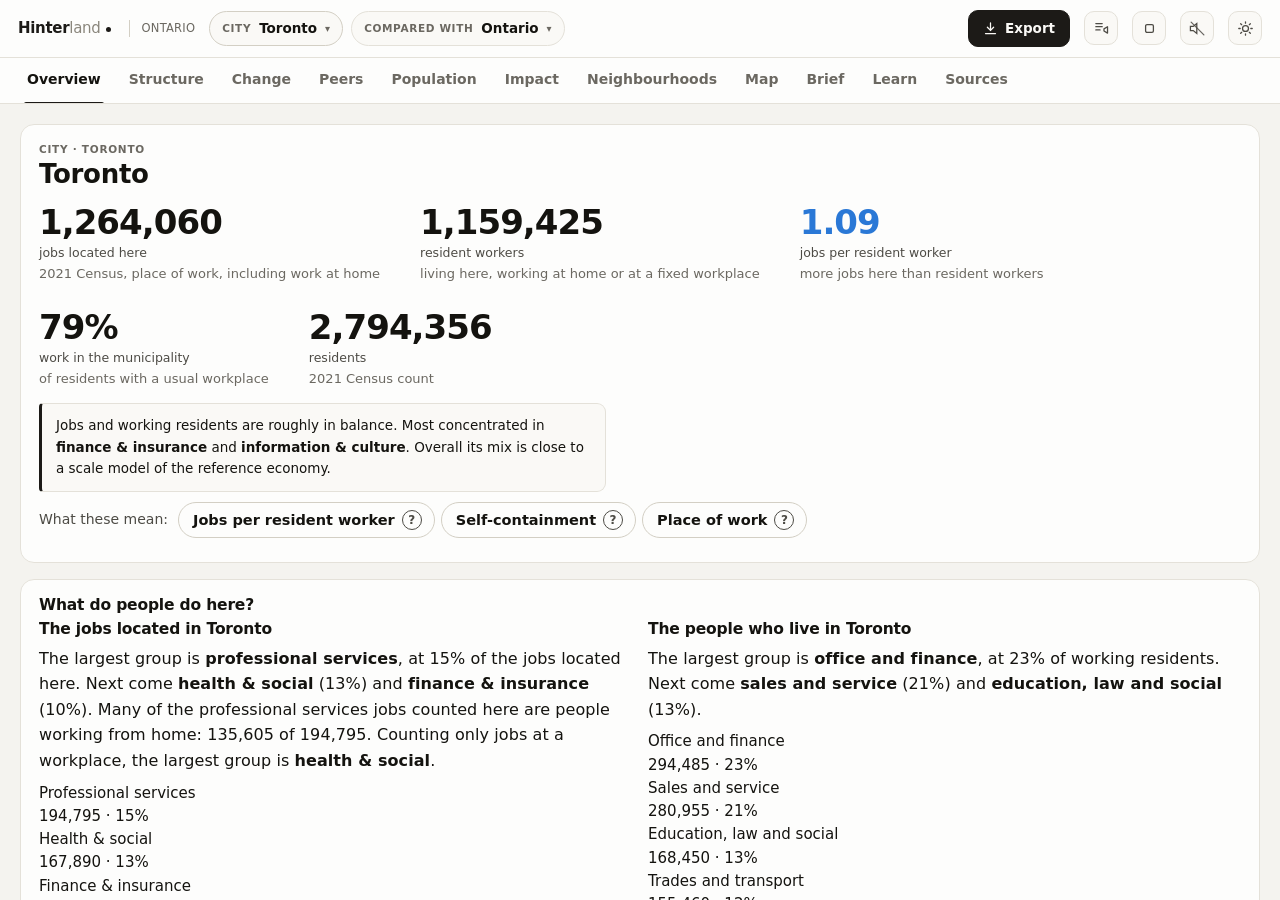
==== app/index.html @ fce8c62a "Quiz on screen: one question per screen, learning steps, read-aloud Lives in the Learn tab. Phone-fi" ====
<!DOCTYPE html>
<html lang="en-CA">
<head>
<meta charset="utf-8">
<meta name="viewport" content="width=device-width, initial-scale=1, viewport-fit=cover">
<title>Hinterland</title>
<meta name="description" content="Shift-share, competitive and comparative analysis for Ontario municipalities and neighbourhoods, on Statistics Canada data.">
<meta name="theme-color" content="#1c1a17">
<meta name="apple-mobile-web-app-capable" content="yes">
<meta name="apple-mobile-web-app-title" content="Hinterland">
<link rel="manifest" href="manifest.webmanifest">
<link rel="icon" href="data:image/svg+xml,%3Csvg xmlns='http://www.w3.org/2000/svg' viewBox='0 0 32 32'%3E%3Crect width='32' height='32' rx='7' fill='%231c1a17'/%3E%3Crect x='7' y='17' width='4' height='9' rx='1.5' fill='%23faf9f6'/%3E%3Crect x='14' y='11' width='4' height='15' rx='1.5' fill='%23faf9f6'/%3E%3Crect x='21' y='6' width='4' height='20' rx='1.5' fill='%23faf9f6'/%3E%3C/svg%3E">
<link rel="stylesheet" href="css/app.css">
</head>
<body>

<div id="app">

  <header class="topbar">
    <div class="wordmark" title="Hinterland">
      <span class="w1">Hinter</span><span class="w2">land</span><span class="dot"></span>
    </div>
    <div class="wordmark-sub">Ontario</div>

    <div class="chipset">
      <button class="chip is-place" id="placeChip" aria-haspopup="dialog">
        <span class="k">Place</span><span class="v">—</span><span class="caret">▾</span>
      </button>
      <button class="chip" id="benchChip" aria-haspopup="dialog">
        <span class="k">compared with</span><span class="v">—</span><span class="caret">▾</span>
      </button>
    </div>

    <div class="topbar-spacer"></div>

    <button class="btn btn-primary" id="exportBtn">
      <svg width="15" height="15" viewBox="0 0 24 24" fill="none" stroke="currentColor" stroke-width="2" stroke-linecap="round">
        <path d="M12 3v12M7 10l5 5 5-5M4 20h16"/>
      </svg>
      Export
    </button>
    <button class="iconbtn" id="readBtn" title="Read this page aloud" aria-label="Read this page aloud">
      <svg viewBox="0 0 24 24" fill="none" stroke="currentColor" stroke-width="1.8" stroke-linecap="round" stroke-linejoin="round">
        <path d="M4 5h9M4 9.5h9M4 14h6" class="lines"/>
        <path d="M15.5 12.5l5-3v9l-5-3z" class="play"/>
        <path d="M16 9.5v9M20 9.5v9" class="pause" style="display:none"/>
      </svg>
    </button>
    <button class="iconbtn" id="readStopBtn" title="Stop reading" aria-label="Stop reading" hidden>
      <svg viewBox="0 0 24 24" fill="none" stroke="currentColor" stroke-width="1.8" stroke-linejoin="round">
        <rect x="6.5" y="6.5" width="11" height="11" rx="2"/>
      </svg>
    </button>
    <button class="iconbtn" id="soundBtn" title="Sound off" aria-label="Turn sound on" aria-pressed="false">
      <svg viewBox="0 0 24 24" fill="none" stroke="currentColor" stroke-width="1.8" stroke-linecap="round">
        <path d="M11 5 6 9H2v6h4l5 4V5z"/>
        <path d="M16 9.5a4 4 0 0 1 0 5" class="wave1"/>
        <path d="M18.8 6.7a8 8 0 0 1 0 10.6" class="wave2"/>
        <path d="M3 3l18 18" class="mute"/>
      </svg>
    </button>
    <button class="iconbtn" id="themeBtn" title="Light or dark" aria-label="Switch light or dark">
      <svg viewBox="0 0 24 24" fill="none" stroke="currentColor" stroke-width="1.8">
        <circle cx="12" cy="12" r="4.2"/>
        <path d="M12 2.5v2M12 19.5v2M2.5 12h2M19.5 12h2M5.2 5.2l1.4 1.4M17.4 17.4l1.4 1.4M18.8 5.2l-1.4 1.4M6.6 17.4l-1.4 1.4" stroke-linecap="round"/>
      </svg>
    </button>
  </header>

  <div style="display:grid;grid-template-rows:auto 1fr;min-height:0">
    <nav class="tabs" id="tabs" role="tablist"></nav>
    <main>
      <div class="wrap">
        <div id="view" class="grid"></div>
      </div>
    </main>
  </div>

</div>

<nav class="bottomnav" id="nav" role="tablist">
  <button data-tab="place" aria-label="Choose a place">
    <svg viewBox="0 0 24 24" fill="none" stroke="currentColor" stroke-width="1.9" stroke-linecap="round">
      <circle cx="11" cy="11" r="7"/><path d="M16.5 16.5L21 21"/>
    </svg>
    Place
  </button>
  <button data-tab="overview" aria-selected="true">
    <svg viewBox="0 0 24 24" fill="none" stroke="currentColor" stroke-width="1.9" stroke-linecap="round">
      <path d="M4 20V13M10 20V7M16 20v-5M22 20H2"/>
    </svg>
    Now
  </button>
  <button data-tab="change">
    <svg viewBox="0 0 24 24" fill="none" stroke="currentColor" stroke-width="1.9" stroke-linecap="round">
      <path d="M3 17l6-6 4 4 8-8"/><path d="M21 7v5h-5"/>
    </svg>
    Change
  </button>
  <button data-tab="population">
    <svg viewBox="0 0 24 24" fill="none" stroke="currentColor" stroke-width="1.9" stroke-linecap="round">
      <circle cx="9" cy="7" r="3.2"/>
      <path d="M2.5 20c0-3.6 2.9-6.5 6.5-6.5s6.5 2.9 6.5 6.5"/>
      <path d="M17 4.5a3.2 3.2 0 0 1 0 6M18.5 13.8c1.9.9 3 2.8 3 5.2"/>
    </svg>
    Population
  </button>
  <button data-tab="map">
    <svg viewBox="0 0 24 24" fill="none" stroke="currentColor" stroke-width="1.9" stroke-linecap="round">
      <path d="M9 3L3 5.5v15L9 18l6 3 6-2.5v-15L15 6 9 3z"/><path d="M9 3v15M15 6v15"/>
    </svg>
    Map
  </button>
  <button data-tab="brief">
    <svg viewBox="0 0 24 24" fill="none" stroke="currentColor" stroke-width="1.9" stroke-linecap="round">
      <path d="M6 3h8l4 4v14H6z"/><path d="M14 3v4h4M9 12h6M9 16h6"/>
    </svg>
    Brief
  </button>
  <button data-tab="learn">
    <svg viewBox="0 0 24 24" fill="none" stroke="currentColor" stroke-width="1.9" stroke-linecap="round" stroke-linejoin="round">
      <path d="M2.5 6.5 12 3l9.5 3.5L12 10z"/><path d="M6 8.3V13c0 1.6 2.7 3 6 3s6-1.4 6-3V8.3"/><path d="M21.5 6.5V12"/>
    </svg>
    Learn
  </button>
</nav>

<div class="boot" id="boot">
  <div class="inner">
    <svg width="42" height="42" viewBox="0 0 32 32" aria-hidden="true">
      <rect width="32" height="32" rx="7" fill="var(--brand)"/>
      <rect x="7" y="17" width="4" height="9" rx="1.5" fill="var(--on-brand)"/>
      <rect x="14" y="11" width="4" height="15" rx="1.5" fill="var(--on-brand)"/>
      <rect x="21" y="6" width="4" height="20" rx="1.5" fill="var(--on-brand)"/>
    </svg>
    <div style="font-family:var(--display);font-size:17px;font-weight:620">Hinterland</div>
    <div class="bar"><i></i></div>
    <div class="msg" id="bootMsg">Waking up</div>
  </div>
</div>

<script src="js/methods.js"></script>
<script src="js/data.js"></script>
<script src="js/charts.js"></script>
<script src="js/map.js"></script>
<script src="js/export.js"></script>
<script src="js/sound.js"></script>
<script src="js/read.js"></script>
<script src="js/terms.js"></script>
<script src="js/findings.js"></script>
<script src="js/spatial.js"></script>
<script src="js/ttwa.js"></script>
<script src="js/brief.js"></script>
<script src="js/exportui.js"></script>
<script src="js/panels.js"></script>
<script src="js/panel-population.js"></script>
<script src="js/panel-region.js"></script>
<script src="js/panel-impact.js"></script>
<script src="js/learn.js"></script>
<script src="js/quiz-bank.js"></script>
<script src="js/quiz-sched.js"></script>
<script src="js/quiz-ui.js"></script>
<script src="js/app.js"></script>
<script>
/* The service worker is registered by app.js only after the data has loaded.
   Registering it here would have it pre-cache nineteen files while the app is
   fetching its own eight, and taking control mid-flight aborts those - which
   surfaces as an unexplained "failed to fetch" on first run. */
</script>
</body>
</html>
---- app/css/app.css ----
/* ==========================================================================
   Hinterland - design system

   Paper-toned canvas, system variable sans so it looks native and costs
   nothing to load, and an ink chrome accent. Colour is reserved almost
   entirely for the data: the interface spends none of it, so a hue on screen
   always means something.

   Chart palette, validated against the six colourblind-safety checks in both
   light and dark:
     diverging   blue #2a78d6  <->  red #cc2229, grey midpoint
     sequential  single-hue blue ramp, light -> dark
     categorical five fixed slots for sector groups, in fixed order
     status      good / warning / serious / critical, always with a label
   ========================================================================== */

:root {
  color-scheme: light;

  /* surfaces + ink */
  --surface-0: #f4f3ef;
  --surface-1: #fdfdfc;
  --surface-2: #faf9f6;
  --surface-sunk: #efeee9;
  --ink-1: #14130f;
  --ink-2: #4d4b45;
  /* Darkened from #7c7970, which measured 3.92:1 on --surface-0 and so
     failed AA for the small text it is used on - card notes, footers,
     stat hints, tab labels. This lands near 5.2:1 and stays recessive. */
  --ink-3: #6b6861;
  --line: #e4e1d9;
  --line-strong: #d3cfc4;

  /* Chrome accent. Deliberately ink rather than a hue: the diverging pair and
     the status colours already spend every colour this interface can afford,
     and a coloured accent on top of them competes with the data for meaning.
     Warm-biased to sit with the paper-toned ground rather than against it. */
  --brand: #1c1a17;
  --brand-deep: #000000;
  --brand-wash: #edebe4;
  --on-brand: #faf9f6;
  --wordmark-2: #8a867c;

  /* data: diverging (polarity) */
  --gain: #2a78d6;
  --gain-2: #5598e7;
  --gain-3: #86b6ef;
  --gain-4: #cde2fb;
  --mid: #f0efec;
  --loss-4: #f6d3d2;
  --loss-3: #e8938f;
  --loss-2: #dc5a55;
  --loss: #cc2229;

  /* data: sequential (magnitude) */
  --seq-1: #cde2fb;
  --seq-2: #9ec5f4;
  --seq-3: #6da7ec;
  --seq-4: #3987e5;
  --seq-5: #256abf;
  --seq-6: #184f95;
  --seq-7: #0d366b;

  /* data: categorical (five sector groups, fixed order) */
  --grp-1: #2a78d6;
  --grp-2: #eb6834;
  --grp-3: #1baf7a;
  --grp-4: #eda100;
  --grp-5: #e87ba4;

  /* data: neutral mark for ranked bars */
  --bar: #b9c9dc;
  --bar-ink: #2a78d6;

  /* status */
  --good: #0ca30c;
  --warning: #fab219;
  --serious: #ec835a;
  --critical: #d03b3b;

  --radius: 14px;
  --radius-sm: 9px;
  --shadow-1: 0 1px 2px rgba(20, 19, 15, .04), 0 2px 8px rgba(20, 19, 15, .04);
  --shadow-2: 0 2px 6px rgba(20, 19, 15, .06), 0 12px 32px rgba(20, 19, 15, .10);

  --sans: "Segoe UI Variable Text", "Segoe UI", ui-sans-serif, system-ui,
          -apple-system, "Helvetica Neue", Arial, sans-serif;
  --display: "Segoe UI Variable Display", "Segoe UI Variable Text", "Segoe UI",
             ui-sans-serif, system-ui, -apple-system, sans-serif;
  --mono: ui-monospace, "Cascadia Mono", "Consolas", monospace;

  --ease: cubic-bezier(.22, .61, .36, 1);
  --ease-soft: cubic-bezier(.33, 1, .68, 1);
}

@media (prefers-color-scheme: dark) {
  :root:where(:not([data-theme="light"])) {
    color-scheme: dark;
    --surface-0: #121211;
    --surface-1: #1a1a19;
    --surface-2: #201f1e;
    --surface-sunk: #0d0d0c;
    --ink-1: #ffffff;
    --ink-2: #c3c2b7;
    --ink-3: #928f85;
    --line: #2e2e2b;
    --line-strong: #43423e;
    --brand: #f2f0ea;
    --brand-deep: #ffffff;
    --brand-wash: #2b2926;
    --on-brand: #1a1917;
    --wordmark-2: #8f8b80;
    --gain: #3987e5;
    --gain-2: #2a78d6;
    --gain-3: #256abf;
    --gain-4: #184f95;
    --mid: #383835;
    --loss-4: #6a2a27;
    --loss-3: #963a35;
    --loss-2: #bf4a43;
    --loss: #e05a52;
    --seq-1: #184f95;
    --seq-2: #256abf;
    --seq-3: #2a78d6;
    --seq-4: #3987e5;
    --seq-5: #5598e7;
    --seq-6: #86b6ef;
    --seq-7: #cde2fb;
    --grp-1: #3987e5;
    --grp-2: #d95926;
    --grp-3: #199e70;
    --grp-4: #c98500;
    --grp-5: #d55181;
    --bar: #33445a;
    --bar-ink: #5598e7;
    --shadow-1: 0 1px 2px rgba(0, 0, 0, .3), 0 2px 8px rgba(0, 0, 0, .25);
    --shadow-2: 0 2px 6px rgba(0, 0, 0, .4), 0 12px 32px rgba(0, 0, 0, .45);
  }
}

:root[data-theme="dark"] {
  color-scheme: dark;
  --surface-0: #121211;
  --surface-1: #1a1a19;
  --surface-2: #201f1e;
  --surface-sunk: #0d0d0c;
  --ink-1: #ffffff;
  --ink-2: #c3c2b7;
  --ink-3: #928f85;
  --line: #2e2e2b;
  --line-strong: #43423e;
  --brand: #f2f0ea;
  --brand-deep: #ffffff;
  --brand-wash: #2b2926;
  --on-brand: #1a1917;
  --wordmark-2: #8f8b80;
  --gain: #3987e5;
  --gain-2: #2a78d6;
  --gain-3: #256abf;
  --gain-4: #184f95;
  --mid: #383835;
  --loss-4: #6a2a27;
  --loss-3: #963a35;
  --loss-2: #bf4a43;
  --loss: #e05a52;
  --seq-1: #184f95;
  --seq-2: #256abf;
  --seq-3: #2a78d6;
  --seq-4: #3987e5;
  --seq-5: #5598e7;
  --seq-6: #86b6ef;
  --seq-7: #cde2fb;
  --grp-1: #3987e5;
  --grp-2: #d95926;
  --grp-3: #199e70;
  --grp-4: #c98500;
  --grp-5: #d55181;
  --bar: #33445a;
  --bar-ink: #5598e7;
  --shadow-1: 0 1px 2px rgba(0, 0, 0, .3), 0 2px 8px rgba(0, 0, 0, .25);
  --shadow-2: 0 2px 6px rgba(0, 0, 0, .4), 0 12px 32px rgba(0, 0, 0, .45);
}

/* -------------------------------------------------------------- reset ---- */

* { box-sizing: border-box; }

html, body {
  margin: 0;
  padding: 0;
  height: 100%;
}

body {
  background: var(--surface-0);
  color: var(--ink-1);
  font-family: var(--sans);
  font-size: 15px;
  line-height: 1.55;
  -webkit-font-smoothing: antialiased;
  text-rendering: optimizeLegibility;
  overscroll-behavior-y: none;
}

h1, h2, h3, h4 {
  font-family: var(--display);
  font-weight: 600;
  letter-spacing: -.011em;
  margin: 0;
  line-height: 1.22;
}

button, input, select, textarea { font: inherit; color: inherit; }
button { cursor: pointer; }
a { color: var(--brand); text-decoration-thickness: 1px; text-underline-offset: 2px; }

.num { font-variant-numeric: tabular-nums; }

:focus-visible {
  outline: 2px solid var(--gain);
  outline-offset: 2px;
  border-radius: 4px;
}

::selection { background: var(--brand-wash); }

/* ------------------------------------------------------------- layout ---- */

#app {
  display: grid;
  grid-template-rows: auto 1fr;
  height: 100%;
  min-height: 0;
}

.topbar {
  display: flex;
  align-items: center;
  gap: 14px;
  padding: 10px 18px;
  background: var(--surface-1);
  border-bottom: 1px solid var(--line);
  position: relative;
  z-index: 40;
  flex-wrap: wrap;
}

.wordmark {
  font-family: var(--display);
  font-size: 15px;
  font-weight: 650;
  letter-spacing: -.02em;
  display: flex;
  align-items: baseline;
  gap: 0;                 /* one word, not two: no gap between the halves */
  white-space: nowrap;
  user-select: none;
}
.wordmark .w1 { color: var(--brand); }
.wordmark .w2 { color: var(--wordmark-2); font-weight: 450; }
.wordmark .dot {
  width: 5px; height: 5px; border-radius: 50%;
  background: var(--brand); display: inline-block;
  margin-left: 5px;
  transform: translateY(-1px);
}
.wordmark-sub {
  font-family: var(--sans);
  font-size: 11.5px;
  color: var(--ink-3);
  font-weight: 500;
  letter-spacing: .02em;
  text-transform: uppercase;
  border-left: 1px solid var(--line-strong);
  padding-left: 12px;
  margin-left: 4px;
  white-space: nowrap;
}

.topbar-spacer { flex: 1 1 auto; }

/* context chips: the place and the benchmark, always visible */
.chipset { display: flex; align-items: center; gap: 8px; flex-wrap: wrap; }

.chip {
  display: inline-flex;
  align-items: center;
  gap: 8px;
  padding: 6px 12px;
  background: var(--surface-2);
  border: 1px solid var(--line);
  border-radius: 999px;
  font-size: 13.5px;
  color: var(--ink-1);
  transition: background .18s var(--ease), border-color .18s var(--ease),
              transform .18s var(--ease);
  max-width: 320px;
}
.chip:hover { background: var(--surface-1); border-color: var(--line-strong); }
.chip:active { transform: scale(.985); }
.chip .k {
  font-size: 10.5px;
  text-transform: uppercase;
  letter-spacing: .06em;
  color: var(--ink-3);
  font-weight: 600;
}
.chip .v {
  font-weight: 550;
  overflow: hidden;
  text-overflow: ellipsis;
  white-space: nowrap;
}
.chip.is-place { border-color: var(--line-strong); }
.chip .caret { color: var(--ink-3); font-size: 10px; }

.iconbtn {
  width: 34px; height: 34px;
  display: grid; place-items: center;
  border: 1px solid var(--line);
  background: var(--surface-2);
  border-radius: 10px;
  color: var(--ink-2);
  transition: background .18s var(--ease), color .18s var(--ease),
              transform .3s var(--ease-soft);
}
.iconbtn:hover { background: var(--surface-1); color: var(--ink-1); }
.iconbtn svg { width: 17px; height: 17px; }
#themeBtn:active { transform: rotate(40deg); }

/* The sound button states its own state: waves when on, a slash when off. */
#soundBtn .wave1, #soundBtn .wave2 { opacity: 0; transition: opacity .2s var(--ease); }
#soundBtn .mute { opacity: .85; transition: opacity .2s var(--ease); }
#soundBtn[aria-pressed="true"] { color: var(--ink-1); }
#soundBtn[aria-pressed="true"] .wave1 { opacity: .9; }
#soundBtn[aria-pressed="true"] .wave2 { opacity: .55; }
#soundBtn[aria-pressed="true"] .mute { opacity: 0; }

/* A control that plays something, rather than changing something. */
.playbtn {
  display: inline-flex; align-items: center; gap: 6px;
  border: 1px solid var(--line); background: var(--surface-2);
  border-radius: 999px; padding: 3px 11px 3px 8px;
  font-size: 12px; font-weight: 550; color: var(--ink-2);
  transition: background .16s var(--ease), color .16s var(--ease);
}
.playbtn:hover { background: var(--surface-1); color: var(--ink-1); }
.playbtn svg { width: 13px; height: 13px; }
.playbtn[hidden] { display: none; }

.btn {
  display: inline-flex; align-items: center; gap: 7px;
  padding: 7px 14px;
  border-radius: 10px;
  border: 1px solid var(--line-strong);
  background: var(--surface-2);
  font-size: 13.5px; font-weight: 550;
  transition: background .18s var(--ease), transform .12s var(--ease);
}
.btn:hover { background: var(--surface-1); }
.btn:active { transform: translateY(1px); }
.btn-primary {
  background: var(--brand); border-color: var(--brand); color: var(--on-brand);
}
.btn-primary:hover { background: var(--brand-deep); border-color: var(--brand-deep); }
.btn-ghost { background: transparent; border-color: transparent; color: var(--ink-2); }
.btn-ghost:hover { background: var(--surface-2); color: var(--ink-1); }

/* -------------------------------------------------------------- tabs ----- */

.tabs {
  display: flex; gap: 2px;
  padding: 0 14px;
  background: var(--surface-1);
  border-bottom: 1px solid var(--line);
  overflow-x: auto;
  scrollbar-width: none;
}
.tabs::-webkit-scrollbar { display: none; }
.tab {
  position: relative;
  padding: 11px 13px 12px;
  border: 0; background: none;
  font-size: 14px; font-weight: 550;
  color: var(--ink-3);
  white-space: nowrap;
  transition: color .18s var(--ease);
}
.tab:hover { color: var(--ink-1); }
.tab[aria-selected="true"] { color: var(--ink-1); }
.tab[aria-selected="true"]::after {
  content: "";
  position: absolute; inset: auto 10px -1px 10px; height: 2px;
  background: var(--brand); border-radius: 2px 2px 0 0;
}

main {
  min-height: 0;
  overflow-y: auto;
  padding: 20px 20px 90px;
  scroll-behavior: smooth;
}
.wrap { max-width: 1320px; margin: 0 auto; }

/* -------------------------------------------------------------- cards ---- */

.grid { display: grid; gap: 16px; }
.g2 { grid-template-columns: repeat(2, minmax(0, 1fr)); }
.g3 { grid-template-columns: repeat(3, minmax(0, 1fr)); }
.g4 { grid-template-columns: repeat(4, minmax(0, 1fr)); }
.g-main { grid-template-columns: minmax(0, 1.55fr) minmax(0, 1fr); }
@media (max-width: 1080px) {
  .g-main, .g3, .g4 { grid-template-columns: repeat(2, minmax(0, 1fr)); }
}
@media (max-width: 760px) {
  .g2, .g3, .g4, .g-main { grid-template-columns: minmax(0, 1fr); }
}

.card {
  background: var(--surface-1);
  border: 1px solid var(--line);
  border-radius: var(--radius);
  padding: 16px 18px 18px;
  min-width: 0;
  animation: rise .34s var(--ease-soft) both;
}
@keyframes rise {
  from { opacity: 0; transform: translateY(6px); }
  to   { opacity: 1; transform: none; }
}
@media (prefers-reduced-motion: reduce) {
  .card { animation: none; }
  /* animation-duration too, and the iteration count: .skel shimmers and
     the boot bar slide are both infinite loops, so resetting transitions
     alone left them running. */
  *, *::before, *::after {
    transition-duration: .01ms !important;
    animation-duration: .01ms !important;
    animation-iteration-count: 1 !important;
  }
  html, main { scroll-behavior: auto !important; }
}

.card-head {
  display: flex; align-items: baseline; gap: 10px;
  margin-bottom: 4px; flex-wrap: wrap;
}
.card h3 { font-size: 15.5px; }
.card-note {
  color: var(--ink-3); font-size: 13.5px; line-height: 1.55;
  margin: 2px 0 12px;
  max-width: 66ch;                 /* see .prose - same reason */
}
.card-foot {
  margin-top: 12px; padding-top: 10px;
  border-top: 1px dashed var(--line);
  color: var(--ink-3); font-size: 13px; line-height: 1.55;
  max-width: 66ch;
}

.eyebrow {
  font-size: 10.5px; font-weight: 650;
  text-transform: uppercase; letter-spacing: .07em;
  color: var(--ink-3);
}

/* A caveat that has to be read before the numbers under it, not after.
   Warning-toned rather than error-toned: the analysis is still usable, it
   just cannot be read naively. */
.card-break {
  border-left: 3px solid var(--warning);
  background: color-mix(in srgb, var(--warning) 7%, var(--surface-1));
}
.card-break .card-note { color: var(--ink-1); max-width: 78ch; }

/* -------------------------------------------------------- hero numbers -- */

.hero { display: flex; flex-wrap: wrap; gap: 26px 40px; align-items: flex-end; }
.stat { min-width: 110px; }
.stat .v {
  font-family: var(--display);
  font-size: 34px; font-weight: 640;
  letter-spacing: -.028em;
  line-height: 1.05;
  font-variant-numeric: tabular-nums;
}
.stat .v.sm { font-size: 25px; }
.stat .l { font-size: 12.5px; color: var(--ink-2); margin-top: 3px; }
.stat .h { font-size: 13px; color: var(--ink-3); margin-top: 1px; }
.stat .v.pos { color: var(--gain); }
.stat .v.neg { color: var(--loss); }

.gloss {
  margin-top: 14px; padding: 11px 14px;
  background: var(--surface-2);
  border: 1px solid var(--line);
  border-left: 3px solid var(--brand);
  border-radius: 4px var(--radius-sm) var(--radius-sm) 4px;
  font-size: 13.5px; color: var(--ink-1); line-height: 1.6;
  max-width: 66ch;
}

/* ------------------------------------------------------------- tables --- */

.tbl-wrap { overflow-x: auto; margin: 0 -18px; padding: 0 18px; }
table.data {
  width: 100%; border-collapse: collapse;
  font-size: 13px; font-variant-numeric: tabular-nums;
}
table.data th, table.data td {
  padding: 7px 9px; text-align: right;
  border-bottom: 1px solid var(--line);
  white-space: nowrap;
}
table.data th {
  font-size: 11px; font-weight: 650;
  text-transform: uppercase; letter-spacing: .04em;
  color: var(--ink-3); text-align: right;
  border-bottom: 1px solid var(--line-strong);
  position: sticky; top: 0; background: var(--surface-1); z-index: 1;
}
table.data th:first-child, table.data td:first-child {
  text-align: left; white-space: normal; min-width: 150px;
}
table.data th.sortable { cursor: pointer; user-select: none; }
table.data th.sortable:hover { color: var(--ink-1); }
table.data th .arr { opacity: .45; font-size: 9px; }
table.data tbody tr:hover { background: var(--surface-2); }
table.data tfoot td {
  font-weight: 650; border-top: 1px solid var(--line-strong);
  border-bottom: 0; background: var(--surface-2);
}
td.pos { color: var(--gain); }
td.neg { color: var(--loss); }
.swatch {
  display: inline-block; width: 9px; height: 9px;
  border-radius: 2px; margin-right: 7px;
  vertical-align: baseline;
}

/* -------------------------------------------------------------- flags --- */

.flag {
  display: inline-flex; align-items: center; gap: 4px;
  font-size: 10.5px; font-weight: 650;
  padding: 1px 6px; border-radius: 5px;
  text-transform: uppercase; letter-spacing: .03em;
  border: 1px solid transparent;
}
.flag-weak { color: #8a5a00; background: rgba(250, 178, 25, .16); border-color: rgba(250, 178, 25, .4); }
.flag-withheld { color: #8f3b1c; background: rgba(236, 131, 90, .16); border-color: rgba(236, 131, 90, .4); }
.flag-missing { color: var(--ink-3); background: var(--surface-sunk); border-color: var(--line); }
.flag-ok { color: #06690a; background: rgba(12, 163, 12, .13); border-color: rgba(12, 163, 12, .35); }
:root[data-theme="dark"] .flag-weak,
:root:where(:not([data-theme="light"])) .flag-weak { color: #fab219; }
:root[data-theme="dark"] .flag-withheld,
:root:where(:not([data-theme="light"])) .flag-withheld { color: #ec835a; }
:root[data-theme="dark"] .flag-ok,
:root:where(:not([data-theme="light"])) .flag-ok { color: #4bd14b; }

/* ------------------------------------------------------------- charts --- */

.chart { width: 100%; display: block; overflow: visible; }
.chart text { font-family: var(--sans); fill: var(--ink-2); }
.chart .ax { font-size: 10.5px; fill: var(--ink-3); }
.chart .lbl { font-size: 11.5px; fill: var(--ink-2); }
.chart .val { font-size: 11.5px; fill: var(--ink-1); font-variant-numeric: tabular-nums; font-weight: 600; }
.chart .grid-line { stroke: var(--line); stroke-width: 1; }
.chart .zero-line { stroke: var(--line-strong); stroke-width: 1.5; }
.chart .bar { transition: opacity .16s var(--ease); }
.chart .row:hover .bar { opacity: .82; }
.chart .hit { fill: transparent; cursor: pointer; }

.legend {
  display: flex; flex-wrap: wrap; gap: 6px 16px;
  margin-top: 10px; font-size: 12px; color: var(--ink-2);
}
.legend .item { display: inline-flex; align-items: center; gap: 6px; }
.legend .sw { width: 11px; height: 11px; border-radius: 3px; }

.tip {
  position: fixed; z-index: 90;
  background: var(--surface-1);
  border: 1px solid var(--line-strong);
  box-shadow: var(--shadow-2);
  border-radius: 10px;
  padding: 9px 12px;
  font-size: 12.5px; line-height: 1.5;
  pointer-events: none; opacity: 0;
  transition: opacity .12s var(--ease);
  max-width: 280px;
}
.tip.on { opacity: 1; }
.tip b { font-weight: 650; }
.tip .r { display: flex; justify-content: space-between; gap: 14px; }
.tip .r span:last-child { font-variant-numeric: tabular-nums; font-weight: 600; }

/* --------------------------------------------------------------- map ---- */

.mapbox {
  position: relative;
  background: var(--surface-2);
  border-radius: var(--radius-sm);
  overflow: hidden;
  border: 1px solid var(--line);
  touch-action: none;
}
.mapbox svg { display: block; width: 100%; height: 100%; cursor: grab; }
.mapbox svg.dragging { cursor: grabbing; }
.mapbox .poly {
  stroke: var(--surface-1);
  stroke-width: .4;
  vector-effect: non-scaling-stroke;
  transition: fill .3s var(--ease);
}
.mapbox .poly.sel { stroke: var(--ink-1); stroke-width: 2; }
.mapbox .poly.hov { stroke: var(--ink-1); stroke-width: 1.4; }
.mapctl {
  position: absolute; top: 10px; right: 10px;
  display: flex; flex-direction: column; gap: 5px;
}
.mapctl button {
  width: 30px; height: 30px; border-radius: 8px;
  border: 1px solid var(--line-strong);
  background: var(--surface-1);
  box-shadow: var(--shadow-1);
  display: grid; place-items: center;
  font-size: 15px; line-height: 1; color: var(--ink-2);
}
.mapctl button:hover { color: var(--ink-1); }
.maplegend {
  position: absolute; bottom: 10px; left: 10px;
  background: color-mix(in srgb, var(--surface-1) 90%, transparent);
  backdrop-filter: blur(6px);
  border: 1px solid var(--line);
  border-radius: 9px;
  padding: 8px 10px;
  font-size: 11px; color: var(--ink-2);
  max-width: 230px;
}
.maplegend .ramp { display: flex; height: 8px; border-radius: 3px; overflow: hidden; margin: 5px 0 3px; }
.maplegend .ramp i { flex: 1; }
.maplegend .ends { display: flex; justify-content: space-between; font-variant-numeric: tabular-nums; }
.mapnote { position: absolute; bottom: 10px; right: 10px; font-size: 10.5px; color: var(--ink-3); }

/* ------------------------------------------------------- map peek ------- */

/* The preview strip under the map: enough to decide whether this is the place
   you meant, and the one control that commits to it. */
.peek {
  display: flex; align-items: center; gap: 18px; flex-wrap: wrap;
  margin-top: 12px; padding: 12px 14px;
  background: var(--surface-2);
  border: 1px solid var(--line);
  border-radius: var(--radius-sm);
  animation: rise .22s var(--ease-soft) both;
}
.peek { flex-direction: column; align-items: stretch; gap: 10px; }
.peek-head {
  display: flex; align-items: flex-start; justify-content: space-between;
  gap: 14px; flex-wrap: wrap;
}
.peek-answer { font-size: 15.5px; line-height: 1.55; max-width: 64ch; }
.peek-distinct {
  font-size: 13px; color: var(--ink-2);
  border-left: 2px solid var(--line-strong); padding-left: 10px;
}
.peek-bar {
  display: flex; height: 9px; border-radius: 5px; overflow: hidden;
  background: var(--surface-sunk);
}
.peek-bar i { display: block; height: 100%; }
/* the 2px surface gap that keeps adjacent fills reading as separate objects */
.peek-bar i + i { box-shadow: -2px 0 0 0 var(--surface-2); }
.peek-barkey {
  display: flex; flex-wrap: wrap; gap: 4px 16px;
  font-size: 11.5px; color: var(--ink-3);
}
.peek-barkey span { display: inline-flex; align-items: center; gap: 5px; }
.peek-barkey i { width: 9px; height: 9px; border-radius: 2px; display: inline-block; }

.peek-main { min-width: 0; flex: 1 1 180px; }
.peek-name { font-family: var(--display); font-size: 17px; font-weight: 620;
             letter-spacing: -.015em; }
.peek-sub { font-size: 12.5px; color: var(--ink-3); }
.peek-stats { display: flex; gap: 22px; flex-wrap: wrap; }
.peek-v { font-size: 17px; font-weight: 650; }
.peek-l { font-size: 11.5px; color: var(--ink-3); }
@media (max-width: 720px) {
  .peek { gap: 12px; }
  .peek-stats { gap: 16px; }
  .peek .btn { flex: 1 0 100%; justify-content: center; }
}

/* ------------------------------------------------------- picker sheet --- */

.scrim {
  position: fixed; inset: 0; z-index: 60;
  background: rgba(20, 19, 15, .34);
  backdrop-filter: blur(2px);
  animation: fade .18s var(--ease) both;
}
@keyframes fade { from { opacity: 0 } to { opacity: 1 } }

.sheet {
  position: fixed; z-index: 70;
  left: 50%; top: 64px; transform: translateX(-50%);
  width: min(620px, calc(100vw - 28px));
  max-height: min(70vh, 620px);
  background: var(--surface-1);
  border: 1px solid var(--line-strong);
  border-radius: var(--radius);
  box-shadow: var(--shadow-2);
  display: flex; flex-direction: column;
  overflow: hidden;
  animation: pop .22s var(--ease-soft) both;
}
@keyframes pop {
  from { opacity: 0; transform: translateX(-50%) translateY(-8px) scale(.985); }
  to   { opacity: 1; transform: translateX(-50%); }
}
.sheet.wide { width: min(880px, calc(100vw - 28px)); }
.sheet-head {
  padding: 14px 16px 10px; border-bottom: 1px solid var(--line);
  display: flex; align-items: center; gap: 10px;
}
.sheet-head h3 { font-size: 15px; flex: 1; }
.sheet-body { overflow-y: auto; padding: 8px; }
.sheet-foot {
  padding: 10px 14px; border-top: 1px solid var(--line);
  background: var(--surface-2);
  display: flex; gap: 8px; align-items: center; flex-wrap: wrap;
  font-size: 12.5px; color: var(--ink-3);
}

.search {
  width: 100%; padding: 10px 12px;
  border: 1px solid var(--line-strong);
  border-radius: 10px;
  background: var(--surface-2);
}
.search:focus { background: var(--surface-1); outline-offset: 0; }

.optlist { display: flex; flex-direction: column; }
.opt {
  display: flex; align-items: center; gap: 10px;
  padding: 9px 11px; border-radius: 9px;
  border: 0; background: none; text-align: left; width: 100%;
  transition: background .12s var(--ease);
}
.opt:hover { background: var(--surface-2); }
/* The keyboard cursor needs to be *seen*, not merely differ: as a bare
   surface-2 fill it measured 1.03:1 against the sheet behind it. */
.opt.cur {
  background: var(--brand-wash);
  box-shadow: inset 3px 0 0 var(--brand);
}
.opt[aria-selected="true"] { background: var(--brand-wash); }
.opt .nm { flex: 1; min-width: 0; font-weight: 550; }
.opt .nm small { display: block; font-weight: 400; color: var(--ink-3); font-size: 12px; }
.opt .kind {
  font-size: 10.5px; font-weight: 650; letter-spacing: .04em;
  text-transform: uppercase; color: var(--ink-3);
  border: 1px solid var(--line); border-radius: 5px; padding: 1px 5px;
}
.opt .sz { font-size: 12px; color: var(--ink-3); font-variant-numeric: tabular-nums; }

.group-label {
  padding: 10px 11px 4px; font-size: 10.5px; font-weight: 650;
  text-transform: uppercase; letter-spacing: .06em; color: var(--ink-3);
}

/* ------------------------------------------------------------ controls -- */

.ctlrow {
  display: flex; gap: 8px; flex-wrap: wrap; align-items: center;
  margin-bottom: 14px;
}
.seg {
  display: inline-flex; padding: 2px;
  background: var(--surface-sunk);
  border: 1px solid var(--line);
  border-radius: 10px;
}
.seg button {
  border: 0; background: none; padding: 5px 11px;
  border-radius: 8px; font-size: 13px; font-weight: 550;
  color: var(--ink-3);
  transition: background .16s var(--ease), color .16s var(--ease);
}
.seg button[aria-pressed="true"] {
  background: var(--surface-1); color: var(--ink-1);
  box-shadow: var(--shadow-1);
}
.seg button:hover { color: var(--ink-1); }

.toggle {
  display: inline-flex; align-items: center; gap: 8px;
  font-size: 13px; color: var(--ink-2); cursor: pointer;
  padding: 5px 10px; border-radius: 9px; border: 1px solid var(--line);
  background: var(--surface-2);
}
.toggle input { accent-color: var(--brand); margin: 0; }

select.sel {
  padding: 6px 10px; border-radius: 9px;
  border: 1px solid var(--line-strong);
  background: var(--surface-2); font-size: 13px;
}

/* ------------------------------------------------------------- brief ---- */

.prose { max-width: 66ch; font-size: 15.5px; line-height: 1.72; }
.prose p { margin: 0 0 1.05em; }
.prose p.lede { font-size: 17px; color: var(--ink-1); }
.prose .cav {
  font-size: 13.5px; color: var(--ink-2);
  background: var(--surface-2); border: 1px solid var(--line);
  border-radius: var(--radius-sm); padding: 12px 14px;
}
/* Where the reader has got to. As a bare --brand-wash fill this measured
   1.17:1 against the page, which is to say it marked nothing: a reader
   following along had no way to see the position the code was tracking. The
   bar down the side does the work, so the tint can stay gentle. */
.reading {
  background: color-mix(in srgb, var(--warning) 16%, transparent);
  box-shadow: inset 3px 0 0 var(--brand);
  border-radius: 3px;
  padding-left: 9px;
  margin-left: -12px;
  scroll-margin: 96px;
}
@media (prefers-reduced-motion: reduce) {
  .reading { transition: none; }
}
/* The reader control, while it is running. */
.iconbtn.is-on {
  background: var(--brand);
  color: var(--on-brand);
}

/* --------------------------------------------------------- empty/skel -- */

.empty {
  padding: 56px 24px; text-align: center; color: var(--ink-3);
  display: grid; gap: 8px; place-items: center;
}
.empty .big { font-family: var(--display); font-size: 19px; color: var(--ink-2); }
.empty svg { width: 46px; height: 46px; opacity: .5; }

.skel {
  background: linear-gradient(90deg, var(--surface-sunk) 25%,
              var(--surface-2) 37%, var(--surface-sunk) 63%);
  background-size: 400% 100%;
  animation: shimmer 1.3s linear infinite;
  border-radius: 6px;
}
@keyframes shimmer { from { background-position: 100% 0 } to { background-position: 0 0 } }

.boot {
  position: fixed; inset: 0; z-index: 200;
  background: var(--surface-0);
  display: grid; place-items: center; gap: 0;
  transition: opacity .35s var(--ease);
}
.boot.gone { opacity: 0; pointer-events: none; }
.boot .inner { text-align: center; display: grid; gap: 14px; justify-items: center; }
.boot .bar { width: 190px; height: 3px; background: var(--surface-sunk); border-radius: 3px; overflow: hidden; }
.boot .bar i { display: block; height: 100%; width: 30%; background: var(--brand); border-radius: 3px;
               animation: slide 1.15s var(--ease) infinite; }
@keyframes slide { from { transform: translateX(-110%) } to { transform: translateX(400%) } }
.boot .msg { font-size: 13px; color: var(--ink-3); min-height: 1.4em; }

/* ------------------------------------------------------- phone layout -- */

.bottomnav { display: none; }

@media (max-width: 720px) {
  body { font-size: 15.5px; }

  /* Two rows, not three: identity and actions on the first, the two context
     chips across the second. Left to wrap on its own the header ate 270px
     before any content appeared. */
  .topbar { padding: 7px 12px 9px; gap: 8px; row-gap: 8px; }
  .wordmark { font-size: 14px; order: 1; }
  .wordmark-sub { display: none; }
  .topbar-spacer { order: 2; }
  #exportBtn { order: 3; padding: 6px 12px; }
  #themeBtn { order: 4; width: 32px; height: 32px; }
  .chipset { order: 5; flex: 1 0 100%; gap: 6px; }
  .chip {
    flex: 1 1 0; min-width: 0; max-width: none;
    font-size: 13px; padding: 5px 10px; gap: 6px;
  }
  .chip .k { white-space: nowrap; font-size: 10px; }
  main { padding: 14px 12px 96px; }
  .tabs { display: none; }
  .card { padding: 14px 15px 16px; border-radius: 12px; }
  .tbl-wrap { margin: 0 -15px; padding: 0 15px; }

  /* Stacked one per row, five hero numbers ran a thousand pixels deep and the
     reader had to scroll to compare two figures that belong side by side. Two
     columns, with the headline number spanning both. */
  .hero {
    display: grid;
    grid-template-columns: 1fr 1fr;
    gap: 16px 14px;
    align-items: start;
  }
  .stat { min-width: 0; }
  .stat .v { font-size: 23px; }
  .stat .v.sm { font-size: 20px; }
  .stat .l { font-size: 12px; }
  .stat .h { font-size: 11.5px; }
  .hero .stat:first-child { grid-column: 1 / -1; }
  .hero .stat:first-child .v { font-size: 33px; }

  .bottomnav {
    display: grid;
    /* Sized to however many buttons are VISIBLE: a neighbourhood hides
       Change and Population, and a hard-coded column count either wraps
       the last button onto a second row or leaves gaps. */
    grid-auto-flow: column;
    grid-auto-columns: minmax(0, 1fr);
    position: fixed; inset: auto 0 0 0; z-index: 50;
    background: color-mix(in srgb, var(--surface-1) 94%, transparent);
    backdrop-filter: blur(12px);
    border-top: 1px solid var(--line);
    padding: 5px 4px calc(5px + env(safe-area-inset-bottom));
  }
  .bottomnav button {
    border: 0; background: none;
    display: grid; justify-items: center; gap: 2px;
    padding: 5px 2px; border-radius: 10px;
    font-size: 10.5px; font-weight: 600; color: var(--ink-3);
    transition: color .16s var(--ease), background .16s var(--ease);
  }
  .bottomnav button svg { width: 21px; height: 21px; }
  .bottomnav button[aria-selected="true"] { color: var(--brand); }
  .bottomnav button:active { background: var(--surface-2); }

  /* Rows instead of hover charts: a phone has no cursor. */
  .sectorrow {
    display: grid; grid-template-columns: 1fr auto; gap: 2px 10px;
    padding: 11px 2px; border-bottom: 1px solid var(--line);
    align-items: center;
  }
  .sectorrow .nm { font-weight: 550; font-size: 14.5px; }
  .sectorrow .meta { font-size: 12.5px; color: var(--ink-3); }
  .sectorrow .big { font-variant-numeric: tabular-nums; font-weight: 650; font-size: 16px; }
  .sectorrow .track { grid-column: 1 / -1; height: 5px; background: var(--surface-sunk); border-radius: 3px; overflow: hidden; margin-top: 4px; }
  .sectorrow .track i { display: block; height: 100%; border-radius: 3px; background: var(--bar-ink); }

  .sheet { top: auto; bottom: 0; left: 0; transform: none;
           width: 100vw; max-height: 86vh;
           border-radius: 16px 16px 0 0; border-bottom: 0; }
  @keyframes pop { from { opacity: 0; transform: translateY(14px) } to { opacity: 1; transform: none } }
  .prose { font-size: 16.5px; }
}

.desktop-only { }
@media (max-width: 720px) { .desktop-only { display: none !important; } }
.phone-only { display: none; }
@media (max-width: 720px) { .phone-only { display: block; } }

/* ------------------------------------------------------------- print --- */

@media print {
  .topbar, .tabs, .bottomnav, .mapctl, .btn, .iconbtn { display: none !important; }
  body { background: #fff; }
  main { overflow: visible; padding: 0; }
  .card { break-inside: avoid; border-color: #ccc; box-shadow: none; }
}

/* ============================================================ learning ==
   The plain-English layer. Every rule here follows the dyslexia review:
   sentence case (no text-transform), plain sentences at a readable size and
   measure in full-strength ink, and nothing that carries meaning by colour
   alone. A faded term is quieter, never hidden.                           */

.explain { margin: 4px 0 14px; max-width: 70ch; }
.explain-plain {
  margin: 0 0 8px; font-size: 16px; line-height: 1.6;
  color: var(--ink-1); letter-spacing: .005em;
}
.explain.is-faded .explain-plain {
  font-size: 14px; color: var(--ink-2); margin: 6px 0 0;
}

.term-chip {
  display: inline-flex; align-items: center; gap: 7px;
  min-height: 36px; padding: 5px 12px 5px 14px;
  border: 1px solid var(--line-strong); border-radius: 999px;
  background: var(--surface-1); color: var(--ink-1);
  font: inherit; font-size: 14.5px; font-weight: 560;
  cursor: pointer; margin: 0 6px 6px 0;
  transition: background .12s var(--ease), border-color .12s var(--ease);
}
.term-chip:hover { background: var(--surface-2); border-color: var(--ink-3); }
.term-chip[aria-expanded="true"] {
  background: var(--brand-wash); border-color: var(--brand);
}
.explain.is-faded .term-chip { font-size: 15.5px; }
.term-i {
  display: inline-grid; place-items: center;
  width: 20px; height: 20px; border-radius: 50%;
  border: 1.5px solid currentColor; font-size: 12px; font-weight: 700;
  color: var(--ink-2);
}

.explain-more {
  margin: 6px 0 4px; padding: 12px 16px;
  border-left: 3px solid var(--brand);
  background: var(--surface-2); border-radius: 0 6px 6px 0;
  max-width: 66ch;
}
.layers { margin: 0; }
.layers dt {
  font-size: 13.5px; font-weight: 650; color: var(--ink-2); margin-top: 10px;
}
.layers dt:first-child { margin-top: 0; }
.layers dd { margin: 2px 0 0; font-size: 15px; line-height: 1.55; color: var(--ink-1); }

.layer-actions { display: flex; flex-wrap: wrap; gap: 6px 18px; margin-top: 12px; }
.linkbtn {
  background: none; border: 0; padding: 6px 0; min-height: 36px;
  font: inherit; font-size: 14.5px; font-weight: 560;
  color: var(--ink-1); text-decoration: underline;
  text-underline-offset: 3px; cursor: pointer;
}

/* --- the Learn tab --------------------------------------------------- */

.mmap { display: grid; gap: 12px; margin-top: 4px; }
.mrow { padding: 12px 0; border-top: 1px solid var(--line); }
.mrow:first-child { border-top: 0; padding-top: 4px; }
.mq { margin: 0 0 8px; font-size: 16px; font-weight: 600; line-height: 1.45; }

.lentry { border-top: 1px solid var(--line); padding: 4px 0; }
.lentry:first-of-type { border-top: 0; }
.lentry > summary {
  list-style: none; cursor: pointer; padding: 10px 0;
  display: grid; grid-template-columns: 1fr auto; gap: 4px 12px;
}
.lentry > summary::-webkit-details-marker { display: none; }
.lname { font-size: 16px; font-weight: 640; }
.laka { font-weight: 450; color: var(--ink-2); }
.lplain { grid-column: 1 / -1; font-size: 15px; line-height: 1.55; color: var(--ink-1); max-width: 66ch; }
.lentry[open] > summary { padding-bottom: 6px; }
.lentry .layers { padding: 4px 0 2px 14px; border-left: 3px solid var(--line-strong); max-width: 66ch; }
.lexample { font-size: 15px; line-height: 1.55; margin: 12px 0 0; max-width: 66ch; }
.lsource { font-size: 13.5px; color: var(--ink-2); margin: 8px 0 0; }

.lbadge {
  align-self: start; font-size: 12.5px; font-weight: 600;
  padding: 3px 9px; border-radius: 999px; white-space: nowrap;
  border: 1px solid var(--line-strong); color: var(--ink-2);
}
/* Status is carried by the WORD; the fill only reinforces it. */
.lbadge-learned, .lbadge-known { background: var(--brand-wash); color: var(--ink-1); border-color: var(--brand); }
.lbadge-meeting { background: var(--surface-2); }

/* --- chip rows and the "what do people do here" card --------------- */
.chiprow { display: flex; flex-wrap: wrap; align-items: center; gap: 0; margin: 10px 0 0; }
.chiprow-label { font-size: 14px; color: var(--ink-2); margin: 0 10px 6px 0; }
.subh { font-size: 16px; font-weight: 640; margin: 0 0 6px; line-height: 1.35; }
.bars { margin: 6px 0 4px; }

/* ================================================================ quiz ==
   Phone-first, one question per screen. Sizes follow the dyslexia review:
   stems at 20px in the sans face with no negative tracking, options at
   least 56px tall and 17px, sentence case throughout, and right/wrong shown
   by WORD and an ink icon - never by green and red alone, and never with
   this tool's red, which already means "shrank".                         */

.quiz-wrap { max-width: 640px; margin: 0 auto; padding-bottom: 88px; }
.qtop { display: flex; justify-content: space-between; align-items: center; margin: 2px 0 14px; }
.qcount { font-size: 14.5px; color: var(--ink-2); }
.qchip {
  display: inline-block; margin: 0 0 10px; padding: 4px 11px;
  border: 1px solid var(--line-strong); border-radius: 999px;
  font-size: 14px; color: var(--ink-2); background: var(--surface-2);
}
.qstem {
  font-family: var(--sans, inherit); font-size: 20px; font-weight: 640;
  line-height: 1.4; letter-spacing: 0; margin: 0 0 16px; max-width: 34ch;
}
.qconf { display: flex; flex-wrap: wrap; align-items: center; gap: 8px; margin: 0 0 14px; }
.qconf-l { font-size: 14px; color: var(--ink-2); width: 100%; }
.qconf-b {
  min-height: 40px; padding: 6px 14px; border-radius: 999px;
  border: 1px solid var(--line-strong); background: var(--surface-1);
  font: inherit; font-size: 15px; color: var(--ink-1); cursor: pointer;
}
.qconf-b[aria-pressed="true"] { background: var(--brand); color: var(--on-brand); border-color: var(--brand); }

.qopts { display: grid; gap: 10px; }
.qopt {
  display: flex; align-items: center; gap: 14px; width: 100%;
  min-height: 56px; padding: 12px 16px; text-align: left;
  border: 1.5px solid var(--line-strong); border-radius: 12px;
  background: var(--surface-1); color: var(--ink-1);
  font: inherit; font-size: 17px; line-height: 1.35; cursor: pointer;
}
button.qopt:hover { border-color: var(--ink-3); background: var(--surface-2); }
.qkey {
  flex: none; display: inline-grid; place-items: center;
  width: 30px; height: 30px; border-radius: 50%;
  border: 1.5px solid var(--ink-3); font-size: 14px; font-weight: 700; color: var(--ink-2);
}
.qlabel { flex: 1; }
.qmark { flex: none; font-size: 20px; font-weight: 700; color: var(--ink-1); }
.qopts.is-answered .qopt { cursor: default; opacity: .72; }
.qopts.is-answered .qopt.is-right { opacity: 1; border-color: var(--ink-1); border-width: 2.5px; }
.qopts.is-answered .qopt.is-chosen { opacity: 1; border-style: dashed; }

.qcard { margin-top: 18px; padding: 16px 18px; border-radius: 12px; background: var(--surface-2); border: 1px solid var(--line); }
.qverdict { display: flex; align-items: center; gap: 10px; margin: 0 0 8px; font-size: 19px; font-weight: 700; }
.qvicon {
  display: inline-grid; place-items: center; width: 30px; height: 30px; border-radius: 50%;
  background: var(--ink-1); color: var(--surface-1); font-size: 16px;
}
.qverdict.is-wrong .qvicon { background: transparent; color: var(--ink-1); border: 2px solid var(--ink-1); }
.qsentence { font-size: 17px; line-height: 1.55; margin: 0 0 12px; max-width: 60ch; }
.qsource { font-size: 14px; color: var(--ink-2); margin: 10px 0 0; }
.qmore { margin-top: 12px; }
.qmore > summary { cursor: pointer; font-size: 15.5px; font-weight: 600; min-height: 40px; display: flex; align-items: center; }
.qmore-p { font-size: 16px; line-height: 1.55; margin: 6px 0; max-width: 60ch; }
.qmisread { display: block; margin-top: 10px; }

.qpic { margin: 6px 0 4px; }
.qbars { display: grid; gap: 7px; }
.qbar-row { display: grid; grid-template-columns: minmax(0, 11em) 1fr auto; gap: 10px; align-items: center; font-size: 15px; }
.qbar-l { overflow: hidden; text-overflow: ellipsis; white-space: nowrap; }
.qbar-t { height: 12px; background: var(--surface-sunk); border-radius: 6px; overflow: hidden; }
.qbar-t i { display: block; height: 100%; background: var(--ink-2); border-radius: 6px; }
.qbar-v { font-variant-numeric: tabular-nums; color: var(--ink-2); min-width: 3.2em; text-align: right; }
.qnat { display: flex; align-items: flex-end; gap: 12px; height: 92px; }
.qnat-col { display: flex; flex-direction: column; align-items: center; gap: 3px; flex: 1; font-size: 13px; }
.qnat-bar { width: 22px; border-radius: 4px; background: var(--ink-2); }
.qnat-bar.is-down { background: transparent; border: 2px solid var(--ink-2); }
.qnat-v { font-variant-numeric: tabular-nums; color: var(--ink-2); }
.qnat-y { color: var(--ink-2); }
.qpic-note { font-size: 14px; color: var(--ink-2); margin: 6px 0 0; }

.qnextbar {
  position: sticky; bottom: 0; margin-top: 16px; padding: 12px 0;
  background: linear-gradient(to top, var(--surface-0) 70%, transparent);
}
.qnext { width: 100%; min-height: 54px; font-size: 17px; justify-content: center; }

.qstrands { display: flex; flex-wrap: wrap; gap: 8px; margin: 4px 0 14px; }
.qstrand { font-size: 14.5px; padding: 5px 11px; border-radius: 999px; background: var(--surface-2); border: 1px solid var(--line); }
.qset { display: grid; gap: 10px; margin: 6px 0; }
.qhome { font-size: 15px; display: flex; flex-wrap: wrap; align-items: center; gap: 8px; }
@media (max-width: 720px) {
  .qnextbar { bottom: 64px; }
  .qbar-row { grid-template-columns: minmax(0, 8em) 1fr auto; }
}
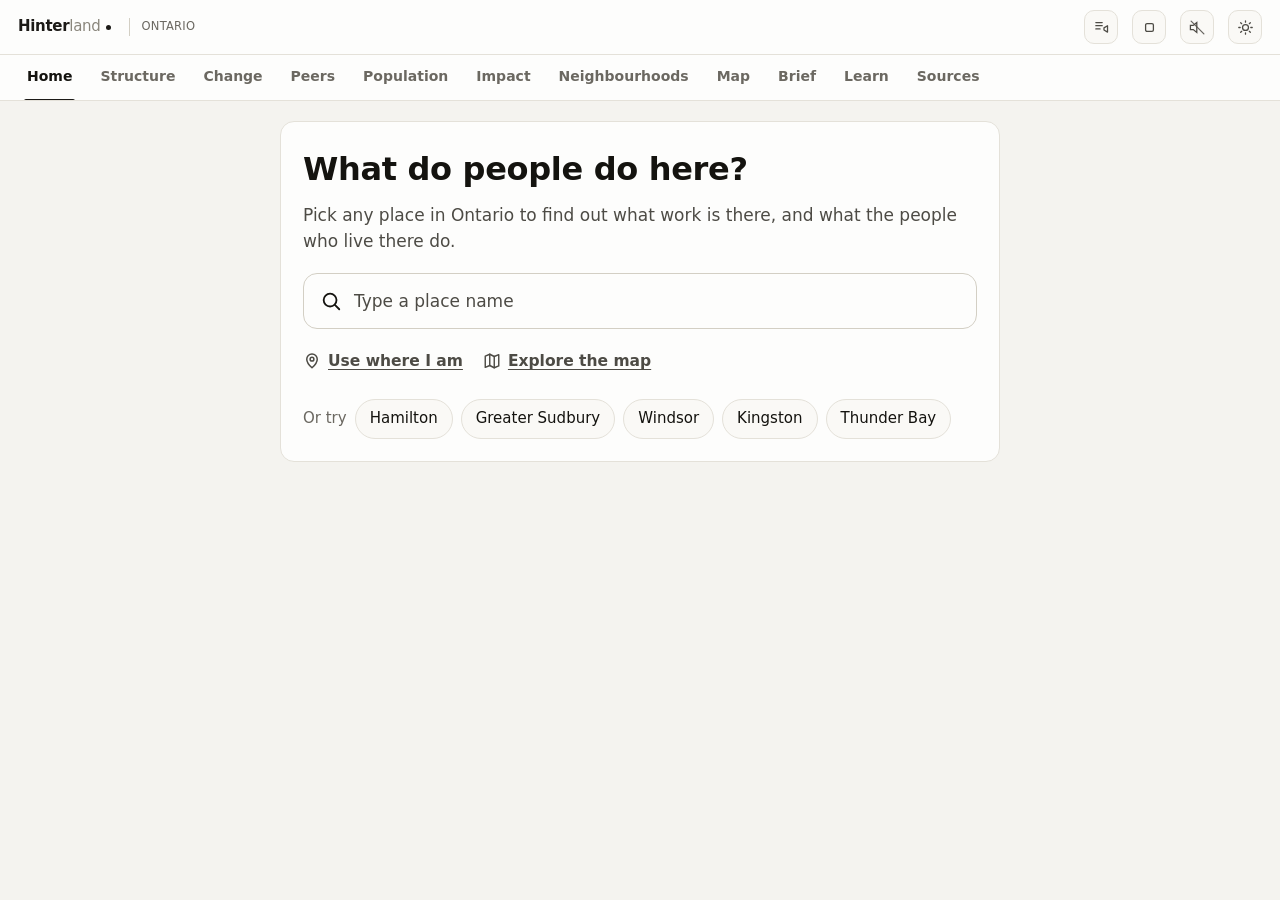
==== commit 3afb059e: "Learning engine v3: big ideas, teach-then-test, no repeats, visible growth - Nine big ideas (key ind" ====
--- a/app/index.html
+++ b/app/index.html
@@ -87,9 +87,9 @@
   </button>
   <button data-tab="overview" aria-selected="true">
     <svg viewBox="0 0 24 24" fill="none" stroke="currentColor" stroke-width="1.9" stroke-linecap="round">
-      <path d="M4 20V13M10 20V7M16 20v-5M22 20H2"/>
+      <path d="M3 11l9-7 9 7"/><path d="M5 9.5V20h14V9.5"/><path d="M10 20v-5h4v5"/>
     </svg>
-    Now
+    Home
   </button>
   <button data-tab="change">
     <svg viewBox="0 0 24 24" fill="none" stroke="currentColor" stroke-width="1.9" stroke-linecap="round">
@@ -147,6 +147,7 @@
 <script src="js/sound.js"></script>
 <script src="js/read.js"></script>
 <script src="js/terms.js"></script>
+<script src="js/history.js"></script>
 <script src="js/findings.js"></script>
 <script src="js/spatial.js"></script>
 <script src="js/ttwa.js"></script>
@@ -157,7 +158,9 @@
 <script src="js/panel-region.js"></script>
 <script src="js/panel-impact.js"></script>
 <script src="js/learn.js"></script>
+<script src="js/home.js"></script>
 <script src="js/quiz-bank.js"></script>
+<script src="js/quiz-ideas.js"></script>
 <script src="js/quiz-sched.js"></script>
 <script src="js/quiz-ui.js"></script>
 <script src="js/app.js"></script>
--- a/app/css/app.css
+++ b/app/css/app.css
@@ -1157,3 +1157,175 @@
   .qnextbar { bottom: 64px; }
   .qbar-row { grid-template-columns: minmax(0, 8em) 1fr auto; }
 }
+
+/* --- the timeline ------------------------------------------------------ */
+.timeline { margin-top: 18px; }
+.tl-item { border-top: 1px solid var(--line); }
+.tl-item > summary { display: grid; grid-template-columns: 8.5em 1fr 16px; gap: 4px 16px; align-items: baseline;
+  padding: 12px 0; min-height: 48px; cursor: pointer; list-style: none; }
+.tl-item > summary::-webkit-details-marker { display: none; }
+.tl-item > summary::after { content: '+'; color: var(--ink-3); font-size: 20px; line-height: 1; }
+.tl-item[open] > summary::after { content: '−'; }
+.tl-item .tl-body { padding: 0 0 14px 0; }
+.tl-item .tl-title { margin: 0; }
+.tl-date { font-size: 14.5px; font-weight: 640; color: var(--ink-2); padding-top: 2px; }
+.tl-title { font-size: 16.5px; font-weight: 650; margin: 0 0 4px; }
+.tl-fact { font-size: 15.5px; line-height: 1.55; margin: 0; max-width: 62ch; }
+.tl-also { font-size: 15px; line-height: 1.55; margin: 8px 0 0; padding: 8px 12px; background: var(--surface-2); border-left: 3px solid var(--line-strong); max-width: 62ch; }
+.tl-also-k { font-weight: 650; }
+.tl-src { font-size: 14px; color: var(--ink-2); margin: 6px 0 0; }
+.tl-src a { color: var(--ink-1); }
+@media (max-width: 720px) { .tl-item > summary { grid-template-columns: 1fr 16px; } .tl-item .tl-date { grid-column: 1; } .tl-item .tl-title { grid-column: 1; } .tl-item > summary::after { grid-column: 2; grid-row: 1 / span 2; align-self: center; } }
+
+/* the closing reading on every analysis card: what it means here, then terms */
+.teach { margin-top: 14px; padding-top: 12px; border-top: 1px solid var(--line); }
+.teach-says { margin: 0 0 8px; }
+
+/* ------------------------------------------------------------ phone home
+   Dyslexia-friendly by construction: 17px body, 1.55 line height, short
+   lines, left-aligned, no italics, no capitals-only text beyond the small
+   eyebrow, every action a full-width target of at least 52px. */
+.home-card { padding: 18px 18px 16px; }
+.home-name { font-family: var(--display); font-size: 30px; line-height: 1.15; margin: 2px 0 14px; }
+.home-actions { display: grid; grid-template-columns: 1fr; gap: 10px; }
+.home-btn { min-height: 52px; justify-content: center; gap: 10px; font-size: 17px; font-weight: 600; white-space: nowrap; }
+.home-btn svg { width: 20px; height: 20px; flex: none; }
+.home-btn:disabled { opacity: .6; }
+.home-msg { margin-top: 12px; font-size: 16px; line-height: 1.5; color: var(--ink-2); }
+.home-msg.is-warn { padding: 10px 12px; border-radius: 10px; background: var(--brand-wash); color: var(--ink-1); }
+.home-seg { display: grid; grid-template-columns: 1fr 1fr; gap: 4px; padding: 4px;
+  background: var(--surface-sunk); border-radius: 12px; margin: 4px 0 14px; }
+.home-seg button { min-height: 44px; border: 0; border-radius: 9px; background: transparent;
+  font: inherit; font-size: 15px; font-weight: 600; color: var(--ink-2); cursor: pointer; }
+.home-seg button[aria-selected="true"] { background: var(--surface-1); color: var(--ink-1);
+  box-shadow: 0 1px 2px rgba(0,0,0,.12); }
+.home-answer { font-size: 18px; line-height: 1.55; margin: 0 0 14px; color: var(--ink-1); max-width: 34em; }
+.home-answer .homenote { display: block; margin-top: 8px; font-size: 16px; color: var(--ink-2); }
+.home-small { font-size: 15px; line-height: 1.5; color: var(--ink-3); margin: 10px 0 4px; }
+.hbars { display: grid; gap: 12px; }
+.hbar-top { display: flex; justify-content: space-between; gap: 12px; font-size: 16px; }
+.hbar-nm { font-weight: 600; }
+.hbar-v { font-variant-numeric: tabular-nums; color: var(--ink-2); }
+.hbar .track { height: 10px; background: var(--surface-sunk); border-radius: 5px; overflow: hidden; margin-top: 5px; }
+.hbar .track i { display: block; height: 100%; border-radius: 5px; background: var(--bar-ink); }
+.home-glance { display: grid; grid-template-columns: repeat(auto-fit, minmax(96px, 1fr)); gap: 14px; }
+.hg-v { font-family: var(--display); font-size: 24px; font-variant-numeric: tabular-nums; }
+.hg-l { font-size: 14px; line-height: 1.4; color: var(--ink-2); margin-top: 2px; }
+.home-qs { display: grid; gap: 8px; }
+.home-q { display: grid; grid-template-columns: 40px 1fr 20px; align-items: center; gap: 12px;
+  min-height: 60px; padding: 10px 12px; text-align: left; font: inherit; color: var(--ink-1);
+  background: var(--surface-2); border: 1px solid var(--line); border-radius: 12px; cursor: pointer; }
+.home-q:active { background: var(--brand-wash); }
+.hq-i { width: 40px; height: 40px; border-radius: 10px; display: grid; place-items: center; background: var(--brand-wash); }
+.hq-i svg, .hq-go svg { width: 22px; height: 22px; }
+.hq-go { color: var(--ink-3); }
+.hq-q { display: block; font-size: 17px; font-weight: 600; line-height: 1.3; }
+.hq-a { display: block; font-size: 14px; color: var(--ink-2); line-height: 1.4; margin-top: 2px; }
+.home-more { margin: 4px 0 8px; }
+.home-more > summary { min-height: 52px; display: flex; align-items: center; padding: 0 16px;
+  font-size: 16px; font-weight: 600; cursor: pointer; border: 1px solid var(--line);
+  border-radius: 12px; background: var(--surface-1); list-style: none; }
+.home-more > summary::after { content: '+'; margin-left: auto; font-size: 22px; color: var(--ink-3); }
+.home-more[open] > summary::after { content: '−'; }
+.home-more > .grid { margin-top: 12px; }
+
+/* Long card explanations fold on a phone: the first sentence stays, the
+   rest is one tap away (panels.js card()). */
+.note-more > summary { font-size: 15px; font-weight: 600; color: var(--ink-2); cursor: pointer;
+  min-height: 40px; display: flex; align-items: center; list-style: none; }
+.note-more > summary::before { content: '+ '; white-space: pre; }
+.note-more[open] > summary::before { content: '− '; }
+.pick-here { width: 100%; margin-top: 10px; }
+
+.note-more > summary::-webkit-details-marker, .home-more > summary::-webkit-details-marker { display: none; }
+
+
+/* ------------------------------------------------ home: the question first */
+.home-col { max-width: 720px; width: 100%; margin: 0 auto; display: grid; gap: 14px; }
+.home-q1 { font-family: var(--display); font-size: 28px; line-height: 1.2;
+  font-weight: 640; margin: 4px 0 14px; letter-spacing: -0.01em; }
+.home-landing { padding: 28px 22px 22px; }
+.home-landing .home-q1 { font-size: 32px; margin-top: 0; }
+.home-lede { font-size: 17px; line-height: 1.55; color: var(--ink-2); margin: 0 0 18px; }
+.place-link { font: inherit; color: inherit; background: none; border: 0; padding: 0;
+  cursor: pointer; text-decoration: underline; text-decoration-thickness: 2px;
+  text-underline-offset: 5px; text-decoration-color: var(--line-strong); }
+.place-link:hover { text-decoration-color: var(--ink-1); }
+.home-search { display: flex; align-items: center; gap: 12px; width: 100%; min-height: 56px;
+  padding: 0 16px; font: inherit; font-size: 17px; color: var(--ink-2); text-align: left;
+  background: var(--surface-1); border: 1.5px solid var(--line-strong); border-radius: 14px; cursor: pointer; }
+.home-search:hover { border-color: var(--ink-2); }
+.home-search svg { width: 22px; height: 22px; flex: none; color: var(--ink-1); }
+.home-links { display: flex; flex-wrap: wrap; gap: 4px 20px; margin-top: 10px; }
+.home-link { display: inline-flex; align-items: center; gap: 7px; min-height: 44px;
+  font-size: 15.5px; color: var(--ink-2); }
+.home-link svg { width: 18px; height: 18px; }
+.home-try { display: flex; flex-wrap: wrap; align-items: center; gap: 8px; margin-top: 16px;
+  font-size: 15px; color: var(--ink-3); }
+.home-chip { min-height: 40px; padding: 0 14px; font: inherit; font-size: 15px; color: var(--ink-1);
+  background: var(--surface-2); border: 1px solid var(--line); border-radius: 20px; cursor: pointer; }
+.home-else .card-head h3 { font-size: 17px; }
+.home-learnline { max-width: 720px; margin: 6px auto 20px; font-size: 15.5px;
+  color: var(--ink-2); text-align: center; line-height: 1.6; }
+.home-more { max-width: 720px; width: 100%; margin: 0 auto; }
+.home-more[open] { max-width: none; }
+@media (max-width: 720px) {
+  .home-q1 { font-size: 25px; }
+  .home-landing .home-q1 { font-size: 29px; }
+}
+
+.peek-hint { margin: 12px 2px 2px; font-size: 16px; color: var(--ink-2); line-height: 1.5; }
+.peek-q { font-size: 13px; font-weight: 650; letter-spacing: .06em; text-transform: uppercase; color: var(--ink-3); }
+
+body.is-landing .chipset, body.is-landing #exportBtn { display: none; }
+
+/* On a phone the legend moves to the top-left and shrinks, off the dense
+   south, where the tapping happens. */
+@media (max-width: 720px) {
+  .maplegend { top: 10px; bottom: auto; padding: 6px 8px; font-size: 11.5px; max-width: 62%; }
+}
+
+/* ---------------------------------------------- learning engine v3 */
+.qpart { font-size: 15px; color: var(--ink-2); margin: 12px 0 0; }
+.qlesson { padding: 6px 0 4px; }
+.qlesson-n { font-size: 13px; font-weight: 650; letter-spacing: .06em; text-transform: uppercase; color: var(--ink-3); margin: 0; }
+.qlesson-t { font-family: var(--display); font-size: 26px; line-height: 1.2; margin: 6px 0 4px; }
+.qlesson-ask { font-size: 17px; color: var(--ink-2); margin: 0 0 14px; line-height: 1.5; }
+.qlesson-pts { margin: 0; padding-left: 1.1em; display: grid; gap: 10px; }
+.qlesson-pts li { font-size: 17px; line-height: 1.55; }
+.qlesson-note { font-size: 15px; color: var(--ink-3); margin: 16px 0 0; }
+.qgrow { display: flex; align-items: baseline; gap: 12px; margin: 12px 0; }
+.qgrow-v { font-family: var(--display); font-size: 34px; font-variant-numeric: tabular-nums; line-height: 1; }
+.qgrow-l { font-size: 15px; color: var(--ink-2); line-height: 1.4; }
+.qopened { font-size: 16px; padding: 10px 12px; border-radius: 10px; background: var(--brand-wash); margin: 10px 0; }
+.qhub-top { display: grid; gap: 6px; margin: 4px 0 14px; }
+.qhub-top .btn { min-height: 52px; font-size: 17px; justify-content: center; }
+.qhub-sub { font-size: 15px; color: var(--ink-2); margin: 0; }
+.qhub-nums { display: grid; grid-template-columns: repeat(auto-fit, minmax(120px, 1fr)); gap: 14px; margin: 6px 0 10px; }
+.qhub-nums > div { display: grid; gap: 4px; }
+.qchart { display: flex; align-items: flex-end; gap: 4px; height: 56px; margin: 8px 0 2px; }
+.qchart-b { flex: 1; max-width: 22px; background: var(--seq-3); border-radius: 3px 3px 0 0; }
+.qchart-b.is-today { background: var(--seq-5); }
+.qchart-l { font-size: 13.5px; color: var(--ink-3); margin: 0 0 6px; }
+.qideas { display: grid; gap: 8px; }
+.qidea { border: 1px solid var(--line); border-radius: 12px; background: var(--surface-2); }
+.qidea > summary { display: grid; grid-template-columns: 34px 1fr; gap: 12px; align-items: center;
+  padding: 12px 14px; cursor: pointer; list-style: none; min-height: 56px; }
+.qidea > summary::-webkit-details-marker { display: none; }
+.qidea-n { width: 34px; height: 34px; border-radius: 50%; display: grid; place-items: center;
+  font-weight: 700; background: var(--brand-wash); }
+.qidea.is-locked { opacity: .62; }
+.qidea-title { display: block; font-size: 16.5px; font-weight: 650; line-height: 1.3; }
+.qidea-s { display: block; font-size: 14px; color: var(--ink-2); margin-top: 2px; }
+.qidea-bars { display: grid; grid-template-columns: repeat(3, 1fr); gap: 4px; margin-top: 7px; }
+.qidea-bar { display: block; height: 7px; border-radius: 3px; background: var(--surface-sunk); overflow: hidden; }
+.qidea-bar.is-shut { background: repeating-linear-gradient(135deg, var(--surface-sunk) 0 3px, transparent 3px 6px); }
+.qidea-key { display: block; font-size: 12.5px; color: var(--ink-3); margin-top: 3px; }
+.qidea-bar i { display: block; height: 100%; background: var(--seq-4); border-radius: 3px; }
+.qidea-body { padding: 0 14px 14px 60px; }
+.qidea-ask { font-size: 15.5px; color: var(--ink-2); margin: 0 0 10px; }
+.qidea-h { font-size: 13px; font-weight: 650; letter-spacing: .05em; text-transform: uppercase; color: var(--ink-3); margin: 14px 0 6px; }
+.qidea-facts { margin: 0; padding-left: 1.1em; display: grid; gap: 6px; font-size: 15.5px; line-height: 1.5; }
+.qsettings { margin-top: 16px; }
+.qsettings > summary { font-size: 15px; font-weight: 600; cursor: pointer; min-height: 44px; display: flex; align-items: center; }
+@media (max-width: 720px) { .qidea-body { padding-left: 14px; } }
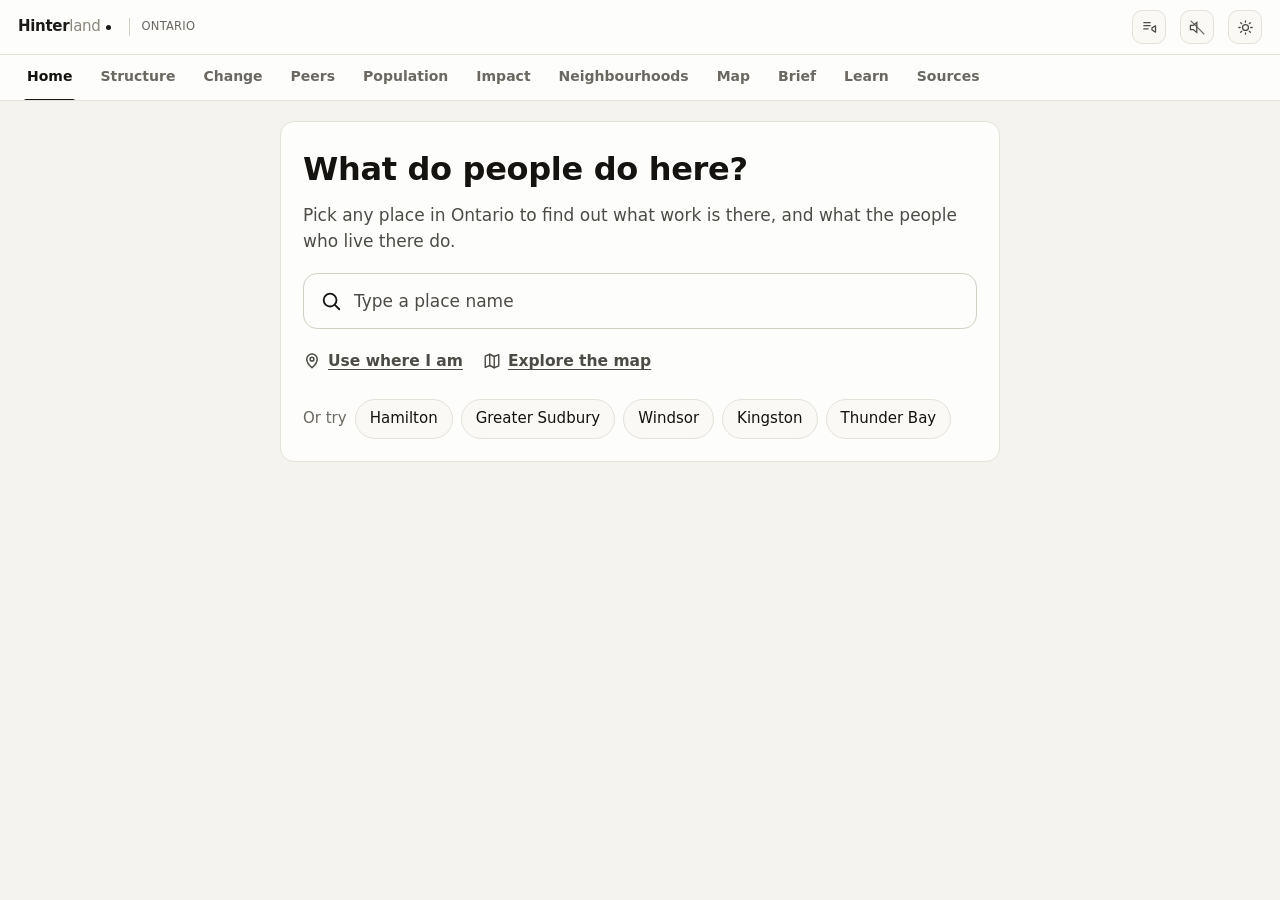
==== commit 0274bfa7: "Change over time rebuilt as a story; balanced panels; sampling uncertainty - New Change screen (pane" ====
--- a/app/index.html
+++ b/app/index.html
@@ -157,6 +157,7 @@
 <script src="js/panel-population.js"></script>
 <script src="js/panel-region.js"></script>
 <script src="js/panel-impact.js"></script>
+<script src="js/panel-change.js"></script>
 <script src="js/learn.js"></script>
 <script src="js/home.js"></script>
 <script src="js/quiz-bank.js"></script>
--- a/app/css/app.css
+++ b/app/css/app.css
@@ -100,7 +100,7 @@
     --surface-1: #1a1a19;
     --surface-2: #201f1e;
     --surface-sunk: #0d0d0c;
-    --ink-1: #ffffff;
+    --ink-1: #ece9e1;
     --ink-2: #c3c2b7;
     --ink-3: #928f85;
     --line: #2e2e2b;
@@ -144,7 +144,7 @@
   --surface-1: #1a1a19;
   --surface-2: #201f1e;
   --surface-sunk: #0d0d0c;
-  --ink-1: #ffffff;
+  --ink-1: #ece9e1;
   --ink-2: #c3c2b7;
   --ink-3: #928f85;
   --line: #2e2e2b;
@@ -1110,9 +1110,12 @@
 }
 .qlabel { flex: 1; }
 .qmark { flex: none; font-size: 20px; font-weight: 700; color: var(--ink-1); }
-.qopts.is-answered .qopt { cursor: default; opacity: .72; }
-.qopts.is-answered .qopt.is-right { opacity: 1; border-color: var(--ink-1); border-width: 2.5px; }
-.qopts.is-answered .qopt.is-chosen { opacity: 1; border-style: dashed; }
+.qopts.is-answered .qopt { cursor: default; opacity: .6; }
+.qopts.is-answered .qopt.is-right { opacity: 1; border-color: var(--ink-1); border-width: 2.5px;
+  background: var(--brand-wash); }
+.qopts.is-answered .qopt.is-chosen { opacity: 1; border-color: var(--ink-1); border-width: 2px; }
+.qtag { display: table; margin-top: 6px; font-size: 14px; font-weight: 700; padding: 2px 10px;
+  border-radius: 999px; border: 1.5px solid currentColor; white-space: nowrap; }
 
 .qcard { margin-top: 18px; padding: 16px 18px; border-radius: 12px; background: var(--surface-2); border: 1px solid var(--line); }
 .qverdict { display: flex; align-items: center; gap: 10px; margin: 0 0 8px; font-size: 19px; font-weight: 700; }
@@ -1143,10 +1146,7 @@
 .qnat-y { color: var(--ink-2); }
 .qpic-note { font-size: 14px; color: var(--ink-2); margin: 6px 0 0; }
 
-.qnextbar {
-  position: sticky; bottom: 0; margin-top: 16px; padding: 12px 0;
-  background: linear-gradient(to top, var(--surface-0) 70%, transparent);
-}
+.qnextbar { margin: 16px 0 4px; }
 .qnext { width: 100%; min-height: 54px; font-size: 17px; justify-content: center; }
 
 .qstrands { display: flex; flex-wrap: wrap; gap: 8px; margin: 4px 0 14px; }
@@ -1154,7 +1154,6 @@
 .qset { display: grid; gap: 10px; margin: 6px 0; }
 .qhome { font-size: 15px; display: flex; flex-wrap: wrap; align-items: center; gap: 8px; }
 @media (max-width: 720px) {
-  .qnextbar { bottom: 64px; }
   .qbar-row { grid-template-columns: minmax(0, 8em) 1fr auto; }
 }
 
@@ -1329,3 +1328,74 @@
 .qsettings { margin-top: 16px; }
 .qsettings > summary { font-size: 15px; font-weight: 600; cursor: pointer; min-height: 44px; display: flex; align-items: center; }
 @media (max-width: 720px) { .qidea-body { padding-left: 14px; } }
+
+
+/* hidden means hidden: .iconbtn{display:grid} was un-hiding the stop button */
+[hidden] { display: none !important; }
+
+/* ---------------------------------------------- quiz: its own screen */
+body.quiz-mode .topbar, body.quiz-mode #nav, body.quiz-mode .tabs { display: none; }
+body.quiz-mode main { padding-bottom: 24px; }
+.qbar { display: grid; grid-template-columns: 48px 1fr auto auto; align-items: center; gap: 10px;
+  margin: 0 0 16px; }
+.qback { width: 48px; height: 48px; border-radius: 12px; border: 1px solid var(--line);
+  background: var(--surface-1); color: var(--ink-1); display: grid; place-items: center; cursor: pointer; }
+.qback svg { width: 22px; height: 22px; }
+.qprog { height: 8px; border-radius: 4px; background: var(--surface-sunk); overflow: hidden; }
+.qprog i { display: block; height: 100%; background: var(--ink-2); border-radius: 4px; }
+.qprog-t { font-size: 15px; color: var(--ink-2); font-variant-numeric: tabular-nums; white-space: nowrap; }
+.qbar .qstop { min-height: 48px; font-size: 16px; }
+.qline { display: flex; align-items: flex-start; gap: 10px; }
+.qline > .qopt, .qline > .qstem, .qline > .qverdict, .qline > .qlesson-t, .qline > .qlesson-p { flex: 1; min-width: 0; }
+.qspk { flex: none; width: 44px; height: 44px; border-radius: 50%; border: 1px solid var(--line);
+  background: var(--surface-2); color: var(--ink-1); display: grid; place-items: center; cursor: pointer; }
+.qspk svg { width: 20px; height: 20px; }
+.qopts .qline { align-items: center; }
+.qlesson-pts li.qline { list-style: none; margin-left: -1.1em; }
+.qlesson-pts li.qline .qlesson-p::before { content: '• '; }
+.qconf { margin: 12px 0 4px; }
+.qpaused { padding-top: 12px; }
+.quiz-wrap .qnextbar .btn { width: 100%; min-height: 54px; font-size: 17px; justify-content: center; }
+.qverdict span:last-child { line-height: 1.35; }
+
+/* ---------------------------------------------- answer-first screens */
+.eyebrow-s { font-size: 14px; color: var(--ink-2); margin: 0 0 6px; }
+.screen-q { font-family: var(--display); font-size: 26px; line-height: 1.2; margin: 0 0 12px; }
+.answer-p { font-size: 18px; line-height: 1.55; margin: 0 0 12px; max-width: 36em; }
+.answer-p:last-child { margin-bottom: 0; }
+.chart-says { font-size: 16px; line-height: 1.5; color: var(--ink-1); margin: 10px 0 0; }
+
+/* change over time */
+.chg-host { width: 100%; }
+.chg-chart { display: block; overflow: visible; }
+.chg-grid { stroke: var(--line); stroke-width: 1; }
+.chg-base { stroke: var(--line-strong); stroke-width: 1.5; }
+.chg-seam { stroke: var(--ink-3); stroke-width: 1.5; stroke-dasharray: 5 4; }
+.chg-ax { font-size: 13px; fill: var(--ink-2); font-variant-numeric: tabular-nums; }
+.chg-line { fill: none; stroke-width: 3; stroke-linejoin: round; stroke-linecap: round; }
+.chg-line.is-me { stroke: var(--gain); }
+.chg-line.is-on { stroke: var(--ink-3); stroke-width: 2.2; }
+.chg-dot.is-me { fill: var(--gain); stroke: var(--surface-1); stroke-width: 2; }
+.chg-dot.is-on { fill: var(--ink-3); stroke: var(--surface-1); stroke-width: 2; }
+.chg-dot.is-hollow { fill: var(--surface-1); stroke-width: 2.5; }
+.chg-dot.is-me.is-hollow { stroke: var(--gain); }
+.chg-dot.is-on.is-hollow { stroke: var(--ink-3); }
+.chg-lab { font-size: 14px; font-weight: 650; }
+.chg-lab.is-me { fill: var(--ink-1); }
+.chg-lab.is-on { fill: var(--ink-2); }
+.chg-rows { display: grid; gap: 4px; }
+.chg-row { display: grid; grid-template-columns: minmax(0, 1fr) auto auto; grid-template-areas:
+  "name spark ends" "word word word"; align-items: center; gap: 2px 12px; padding: 10px 0;
+  border-bottom: 1px solid var(--line); }
+.chg-row:last-child { border-bottom: 0; }
+.chg-name { grid-area: name; font-size: 16.5px; font-weight: 600; }
+.chg-row > svg { grid-area: spark; }
+.chg-ends { grid-area: ends; font-size: 16px; font-variant-numeric: tabular-nums; white-space: nowrap; }
+.chg-arrow { color: var(--ink-3); margin: 0 4px; }
+.chg-word { grid-area: word; font-size: 14.5px; color: var(--ink-2); }
+.chg-spark { overflow: visible; }
+.chg-cols { display: grid; grid-template-columns: 1fr 1fr; gap: 16px; }
+.chg-list { margin: 0; padding-left: 1.1em; display: grid; gap: 8px; font-size: 16.5px; line-height: 1.45; }
+.chg-sub { color: var(--ink-2); font-size: 14.5px; }
+.chg-events { margin: 0; padding-left: 1.1em; display: grid; gap: 8px; font-size: 16.5px; line-height: 1.45; }
+@media (max-width: 720px) { .chg-cols { grid-template-columns: 1fr; } }
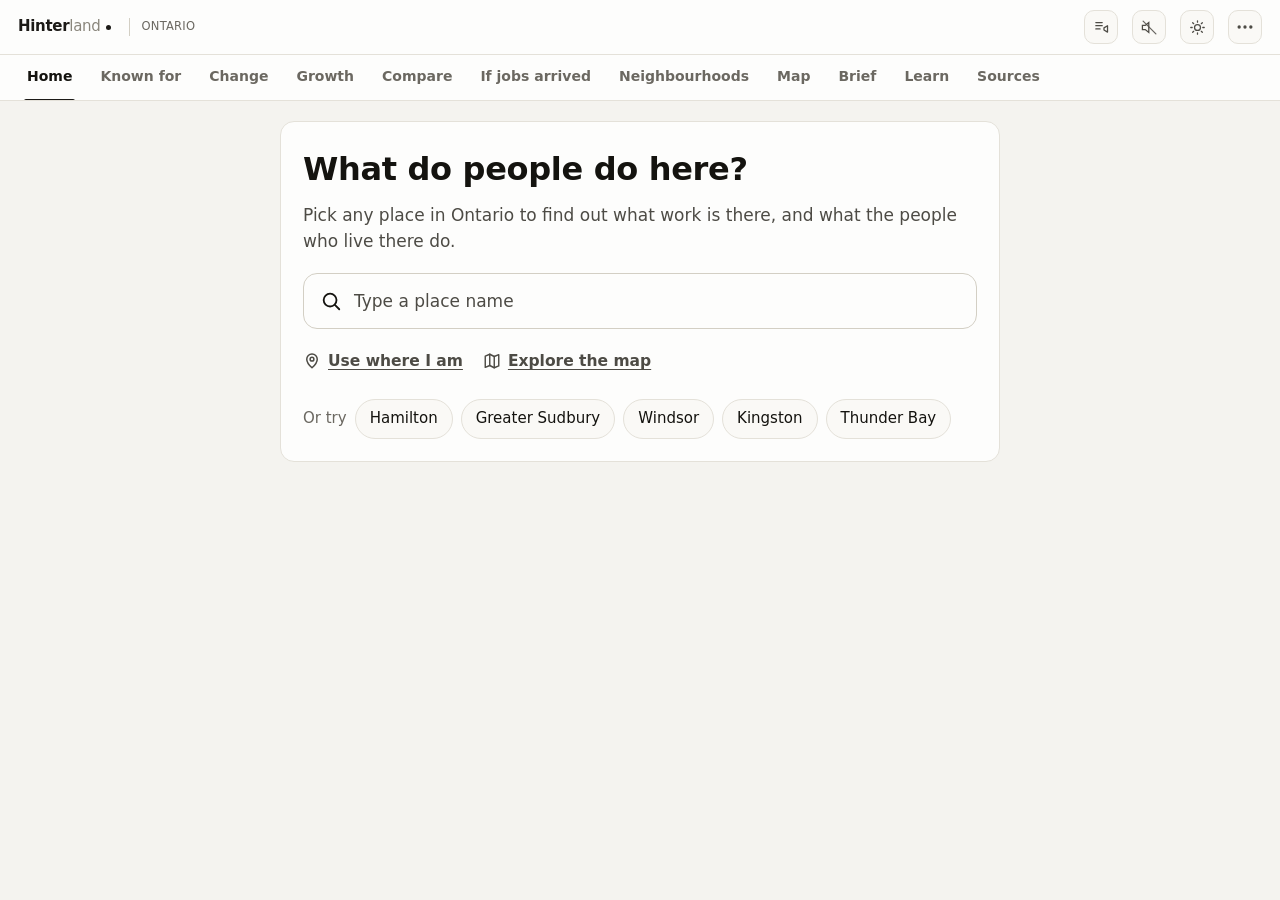
==== commit 755ef38b: "Navigation overhaul; 'What is it known for?' answers first - Phone: four tabs (Home, Compare, Map, L" ====
--- a/app/index.html
+++ b/app/index.html
@@ -65,6 +65,9 @@
         <path d="M12 2.5v2M12 19.5v2M2.5 12h2M19.5 12h2M5.2 5.2l1.4 1.4M17.4 17.4l1.4 1.4M18.8 5.2l-1.4 1.4M6.6 17.4l-1.4 1.4" stroke-linecap="round"/>
       </svg>
     </button>
+    <button class="iconbtn" id="menuBtn" title="More" aria-label="More: theme, sound, share, sources" aria-haspopup="dialog">
+      <svg viewBox="0 0 24 24" fill="currentColor"><circle cx="5" cy="12" r="2"/><circle cx="12" cy="12" r="2"/><circle cx="19" cy="12" r="2"/></svg>
+    </button>
   </header>
 
   <div style="display:grid;grid-template-rows:auto 1fr;min-height:0">
@@ -79,43 +82,23 @@
 </div>
 
 <nav class="bottomnav" id="nav" role="tablist">
-  <button data-tab="place" aria-label="Choose a place">
-    <svg viewBox="0 0 24 24" fill="none" stroke="currentColor" stroke-width="1.9" stroke-linecap="round">
-      <circle cx="11" cy="11" r="7"/><path d="M16.5 16.5L21 21"/>
-    </svg>
-    Place
-  </button>
   <button data-tab="overview" aria-selected="true">
     <svg viewBox="0 0 24 24" fill="none" stroke="currentColor" stroke-width="1.9" stroke-linecap="round">
       <path d="M3 11l9-7 9 7"/><path d="M5 9.5V20h14V9.5"/><path d="M10 20v-5h4v5"/>
     </svg>
     Home
   </button>
-  <button data-tab="change">
-    <svg viewBox="0 0 24 24" fill="none" stroke="currentColor" stroke-width="1.9" stroke-linecap="round">
-      <path d="M3 17l6-6 4 4 8-8"/><path d="M21 7v5h-5"/>
+  <button data-tab="peers">
+    <svg viewBox="0 0 24 24" fill="none" stroke="currentColor" stroke-width="1.9">
+      <rect x="3" y="10" width="5" height="10" rx="1"/><rect x="10" y="6" width="5" height="14" rx="1"/><rect x="17" y="11" width="4" height="9" rx="1"/>
     </svg>
-    Change
-  </button>
-  <button data-tab="population">
-    <svg viewBox="0 0 24 24" fill="none" stroke="currentColor" stroke-width="1.9" stroke-linecap="round">
-      <circle cx="9" cy="7" r="3.2"/>
-      <path d="M2.5 20c0-3.6 2.9-6.5 6.5-6.5s6.5 2.9 6.5 6.5"/>
-      <path d="M17 4.5a3.2 3.2 0 0 1 0 6M18.5 13.8c1.9.9 3 2.8 3 5.2"/>
-    </svg>
-    Population
+    Compare
   </button>
   <button data-tab="map">
     <svg viewBox="0 0 24 24" fill="none" stroke="currentColor" stroke-width="1.9" stroke-linecap="round">
       <path d="M9 3L3 5.5v15L9 18l6 3 6-2.5v-15L15 6 9 3z"/><path d="M9 3v15M15 6v15"/>
     </svg>
     Map
-  </button>
-  <button data-tab="brief">
-    <svg viewBox="0 0 24 24" fill="none" stroke="currentColor" stroke-width="1.9" stroke-linecap="round">
-      <path d="M6 3h8l4 4v14H6z"/><path d="M14 3v4h4M9 12h6M9 16h6"/>
-    </svg>
-    Brief
   </button>
   <button data-tab="learn">
     <svg viewBox="0 0 24 24" fill="none" stroke="currentColor" stroke-width="1.9" stroke-linecap="round" stroke-linejoin="round">
@@ -158,6 +141,7 @@
 <script src="js/panel-region.js"></script>
 <script src="js/panel-impact.js"></script>
 <script src="js/panel-change.js"></script>
+<script src="js/panel-known.js"></script>
 <script src="js/learn.js"></script>
 <script src="js/home.js"></script>
 <script src="js/quiz-bank.js"></script>
--- a/app/css/app.css
+++ b/app/css/app.css
@@ -1399,3 +1399,45 @@
 .chg-sub { color: var(--ink-2); font-size: 14.5px; }
 .chg-events { margin: 0; padding-left: 1.1em; display: grid; gap: 8px; font-size: 16.5px; line-height: 1.45; }
 @media (max-width: 720px) { .chg-cols { grid-template-columns: 1fr; } }
+
+/* ---------------------------------------------- navigation v2 */
+.titlebar { display: grid; gap: 4px; margin: 0 0 4px; }
+.tb-back { display: inline-flex; align-items: center; gap: 4px; justify-self: start;
+  min-height: 44px; padding: 0 10px 0 2px; margin-left: -4px; border: 0; background: none;
+  color: var(--ink-2); font: inherit; font-size: 16px; cursor: pointer; border-radius: 10px; }
+.tb-back svg { width: 22px; height: 22px; }
+.tb-back:hover { color: var(--ink-1); background: var(--surface-2); }
+.tb-title { font-family: var(--display); font-size: 27px; line-height: 1.2; margin: 0; font-weight: 640; }
+.tb-ref { justify-self: start; min-height: 40px; padding: 0 12px; margin-top: 6px; border-radius: 999px;
+  border: 1px solid var(--line-strong); background: var(--surface-1); color: var(--ink-1);
+  font: inherit; font-size: 15px; cursor: pointer; }
+.menu { display: grid; gap: 6px; padding: 4px 0 8px; }
+.menu-i { text-align: left; min-height: 52px; padding: 0 16px; border-radius: 12px; border: 1px solid var(--line);
+  background: var(--surface-2); color: var(--ink-1); font: inherit; font-size: 17px; cursor: pointer; }
+#menuBtn svg { width: 20px; height: 20px; }
+@media (max-width: 720px) {
+  /* the header: name, place, listen, more - nothing else */
+  #exportBtn, #themeBtn, #soundBtn, #benchChip { display: none !important; }
+  .wordmark { order: 1; }
+  .topbar-spacer { order: 2; }
+  #readBtn { order: 3; }
+  #readStopBtn { order: 4; }
+  #menuBtn { order: 5; }
+  #readBtn, #readStopBtn, #menuBtn { width: 44px; height: 44px; }
+  .chip { font-size: 15px; padding: 7px 12px; }
+  .chip .k { font-size: 12px; }
+  .bottomnav button { font-size: 13px; }
+  .tb-title { font-size: 25px; }
+}
+@media (max-width: 720px) {
+  .chipset { order: 6 !important; }
+}
+
+/* what is it known for */
+.kn-rows { display: grid; gap: 14px; }
+.kn-top { display: flex; justify-content: space-between; gap: 12px; font-size: 17px; }
+.kn-name { font-weight: 600; }
+.kn-v { font-variant-numeric: tabular-nums; font-weight: 700; }
+.kn-track { height: 10px; border-radius: 5px; background: var(--surface-sunk); margin-top: 6px; overflow: hidden; }
+.kn-track i { display: block; height: 100%; border-radius: 5px; background: var(--bar-ink); }
+.kn-sub { font-size: 14.5px; color: var(--ink-2); margin-top: 4px; }
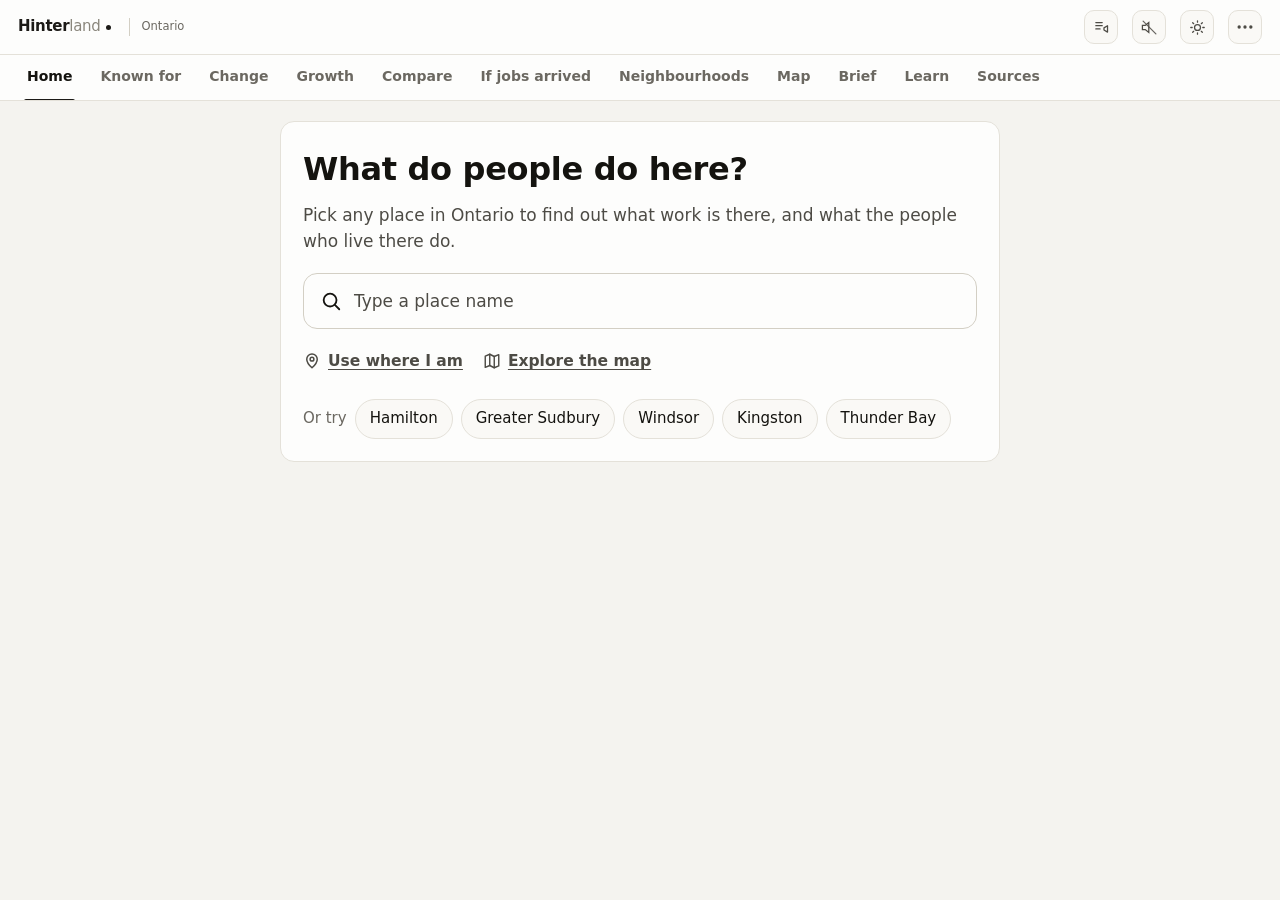
==== commit 418f7ca8: "Audit response: Compare and Impact answer first, Learn as four doors, reading floor - Compare opens " ====
--- a/app/index.html
+++ b/app/index.html
@@ -142,6 +142,7 @@
 <script src="js/panel-impact.js"></script>
 <script src="js/panel-change.js"></script>
 <script src="js/panel-known.js"></script>
+<script src="js/panel-compare.js"></script>
 <script src="js/learn.js"></script>
 <script src="js/home.js"></script>
 <script src="js/quiz-bank.js"></script>
--- a/app/css/app.css
+++ b/app/css/app.css
@@ -1441,3 +1441,37 @@
 .kn-track { height: 10px; border-radius: 5px; background: var(--surface-sunk); margin-top: 6px; overflow: hidden; }
 .kn-track i { display: block; height: 100%; border-radius: 5px; background: var(--bar-ink); }
 .kn-sub { font-size: 14.5px; color: var(--ink-2); margin-top: 4px; }
+.cmp-chips { display: flex; flex-wrap: wrap; gap: 8px; margin-top: 14px; }
+.ctl-lead { flex: 1 0 100%; font-size: 15px; color: var(--ink-2); }
+
+/* ---------------------------------------------- reading floor
+   The design review measured drill-down text at 10.5-14.5px on a phone,
+   against 17-20px on Home and the quiz. The British Dyslexia Association's
+   guidance and WCAG 1.4.4 point the same way: body 17px, secondary 15px,
+   nothing below 13px (chart labels only). And no capitals-only labels:
+   whole words in capitals lose their shape, which is how many dyslexic
+   readers recognise them. */
+.eyebrow, .qlesson-n, .qidea-h, .peek-q, .picker-group, .optlist .grp,
+.sheet .eyebrow, .brief .eyebrow { text-transform: none !important; letter-spacing: 0 !important; }
+@media (max-width: 720px) {
+  body { font-size: 17px; }
+  .card h3 { font-size: 18px; }
+  .card-note, .gloss, .explain-plain, .peek-answer, .prose, .tl-fact { font-size: 16px; }
+  .card-foot, .qsource, .home-small { font-size: 15px; }
+  .stat .l { font-size: 15px; }
+  .stat .h { font-size: 14px; }
+  .sectorrow .nm { font-size: 16.5px; }
+  .sectorrow .meta, .meta { font-size: 14.5px; }
+  .eyebrow { font-size: 14.5px; font-weight: 650; }
+  .seg button, .sel, .btn { font-size: 15.5px; }
+  .term-chip { font-size: 15px; }
+  table.data { font-size: 14.5px; }
+  .ax, .chart text { font-size: 13px; }
+}
+.wordmark-sub, table.data th, .flag, .opt .kind, .group-label { text-transform: none !important; letter-spacing: 0 !important; }
+.group-label { font-size: 14px; }
+.opt .kind { font-size: 13px; }
+.opt .nm small, .opt .sz { font-size: 14px; }
+.flag { font-size: 12.5px; }
+table.data th { font-size: 13px; }
+@media (max-width: 720px) { .opt { min-height: 52px; font-size: 16.5px; } .search { font-size: 17px; } }
